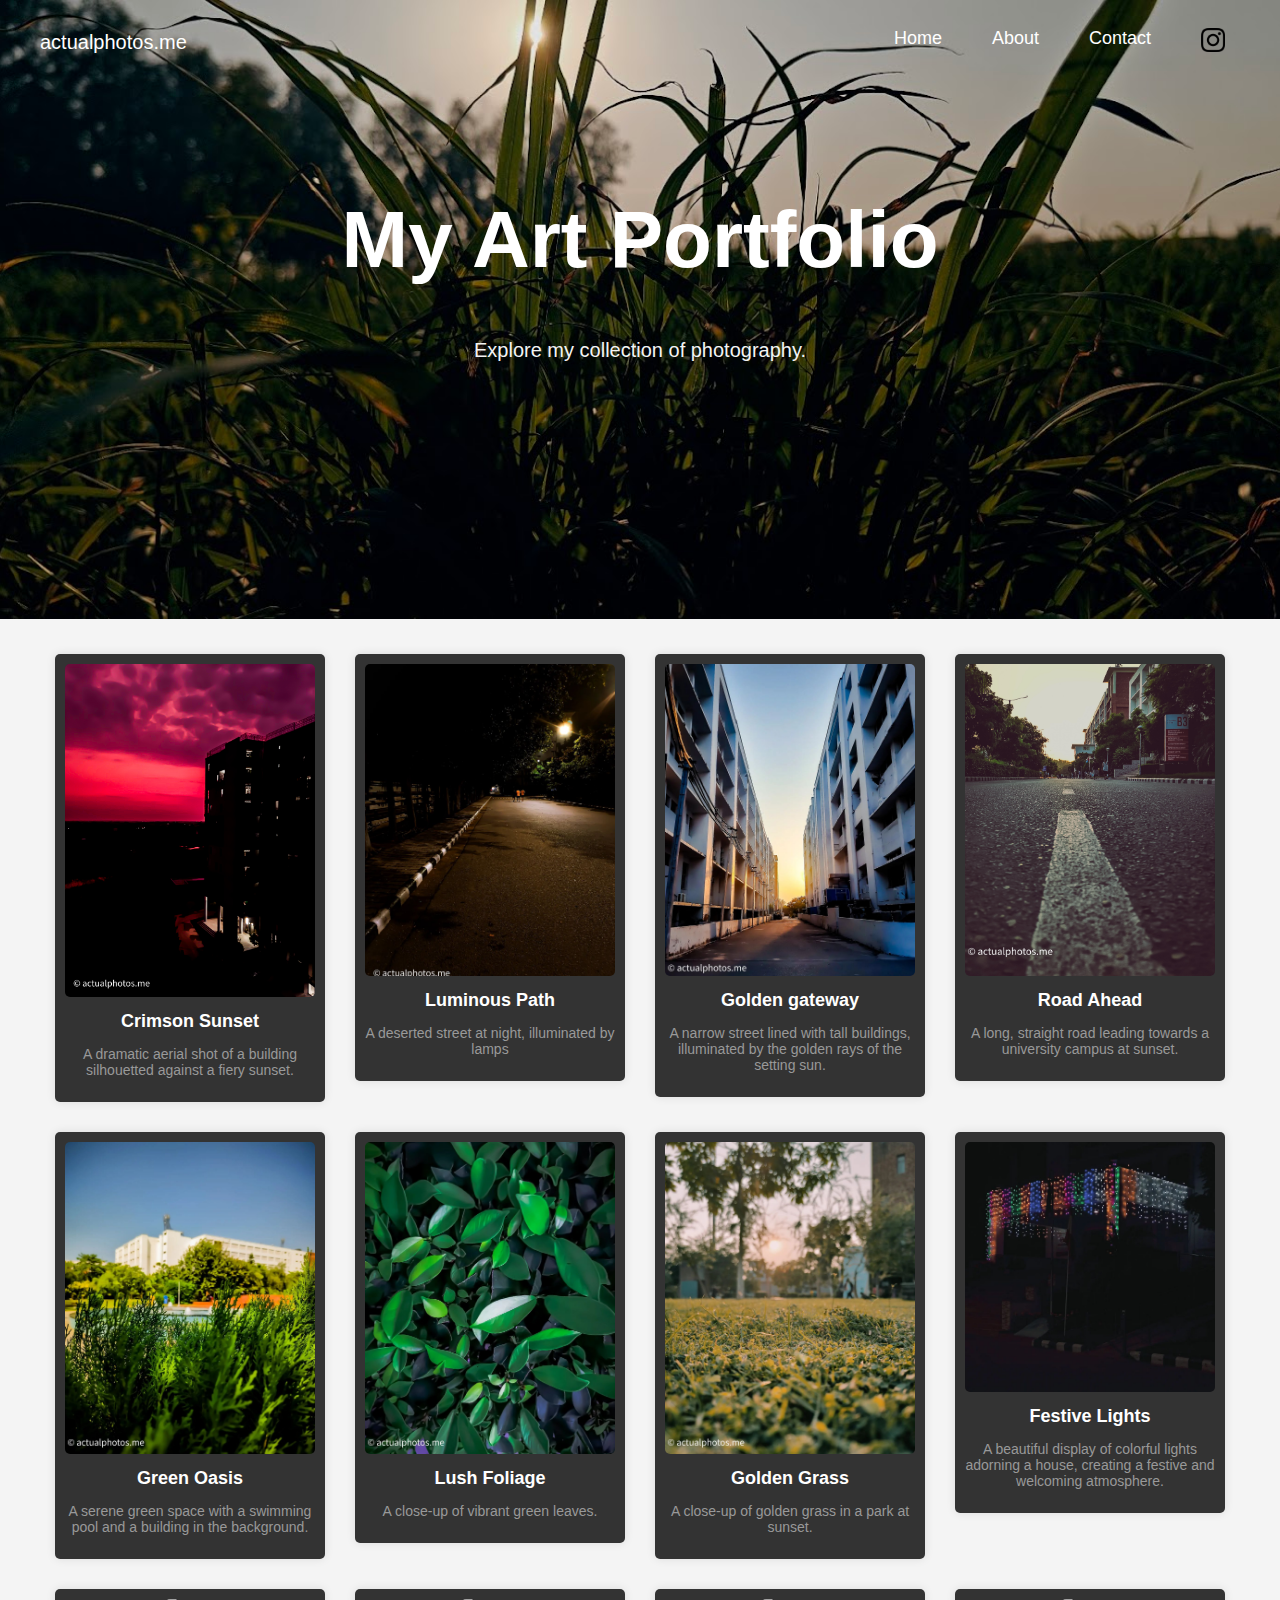
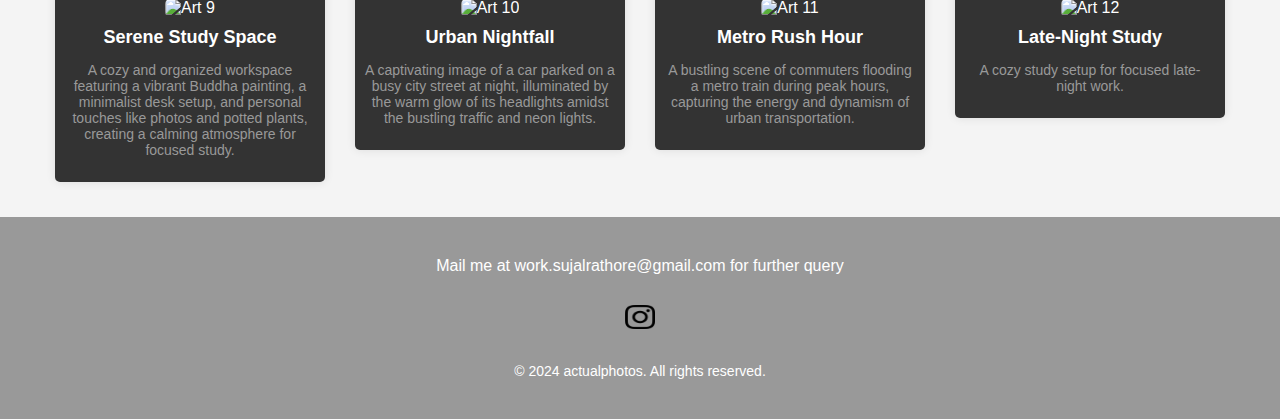
==== index.html @ b7b61715 "Update index.html" ====
<!DOCTYPE html>
<html lang="en">
<head>
    <meta charset="UTF-8">
    <meta name="viewport" content="width=device-width, initial-scale=1.0">
    <title>My Art Portfolio</title>
    <link rel="stylesheet" href="style.css">
</head>
<body>

    <div class="header-container">
        <nav class="navbar">
            <div class="logo">
                <a href="index.html">actualphotos.me</a>
            </div>
            <ul class="nav-links">
                <li><a href="index.html">Home</a></li>
                <li><a href="about.html">About</a></li> 
                <li><a href="contact.html">Contact</a></li>
                <li>
                    <a href="https://www.instagram.com/actualphotos.me" target="_blank">
                        <img src="images/instagram.png" alt="Instagram" class="instagram-icon">
                    </a>
                </li>
            </ul>
        </nav>
    
        <header>
            <h1>My Art Portfolio</h1>
            <p>Explore my collection of photography.</p>
        </header>
    
    </div>
        <div class="portfolio">
            <div class="fade-section">
                <div class="photo-entry">
                    <img class="clickable" src="images/photo1.jpg" alt="Art 1">
                    <h2>Crimson Sunset </h2>
                    <p>A dramatic aerial shot of a building silhouetted against a fiery sunset.</p>
                </div>
            </div>
            <div class="fade-section">
                <div class="photo-entry">
                    <img class="clickable" src="images/photo2.jpg.webp" alt="Art 2">
                    <h2>Luminous Path</h2>
                    <p>A deserted street at night, illuminated by lamps</p>
                </div>
            </div>
            <div class="fade-section">
                <div class="photo-entry">
                    <img class="clickable" src="images/photo3.webp" alt="Art 3">
                    <h2>Golden gateway</h2>
                    <p> A narrow street lined with tall buildings, illuminated by the golden rays of the setting sun.</p>
                </div>
            </div>
            <div class="fade-section">
                <div class="photo-entry">
                    <img class="clickable" src="images/photo4.jpg" alt="Art 4">
                    <h2>Road Ahead</h2>
                    <p>A long, straight road leading towards a university campus at sunset.</p>
                </div>
            </div>
            <div class="fade-section">
                <div class="photo-entry">
                    <img class="clickable" src="images/photo5.webp" alt="Art 5">
                    <h2>Green Oasis</h2>
                    <p>A serene green space with a swimming pool and a building in the background.</p>
                </div>
            </div>
            <div class="fade-section">
                <div class="photo-entry">
                    <img class="clickable" src="images/photo6.webp" alt="Art 6">
                    <h2>Lush Foliage</h2>
                    <p>A close-up of vibrant green leaves.</p>
                </div>
            </div>
            <div class="fade-section">
                <div class="photo-entry">
                    <img class="clickable" src="images/photo7.webp" alt="Art 7">
                    <h2>Golden Grass</h2>
                    <p>A close-up of golden grass in a park at sunset.</p>
                </div>
            </div>
            <div class="fade-section">
                <div class="photo-entry">
                    <img class="clickable" src="images/photo8.webp" alt="Art 8">
                    <h2>Festive Lights</h2>
                    <p>A beautiful display of colorful lights adorning a house, creating a festive and welcoming atmosphere.</p>
                </div>
            </div>
            <div class="fade-section">
                <div class="photo-entry">
                    <img class="clickable" src="images/photo 9.jpg" alt="Art 9">
                    <h2>Serene Study Space</h2>
                    <p>A cozy and organized workspace featuring a vibrant Buddha painting, a minimalist desk setup, and personal touches like photos and potted plants, creating a calming atmosphere for focused study.</p>
                </div>
            </div>
            <div class="fade-section">
                <div class="photo-entry">
                    <img class="clickable" src="images/photo 10.jpg" alt="Art 10">
                    <h2>Urban Nightfall</h2>
                    <p>A captivating image of a car parked on a busy city street at night, illuminated by the warm glow of its headlights amidst the bustling traffic and neon lights.</p>
                </div>
            </div>
            <div class="fade-section">
                <div class="photo-entry">
                    <img class="clickable" src="images/photo 11.jpg" alt="Art 11">
                    <h2>Metro Rush Hour</h2>
                    <p>A bustling scene of commuters flooding a metro train during peak hours, capturing the energy and dynamism of urban transportation.</p>
                </div>
            </div>
            <div class="fade-section">
                <div class="photo-entry">
                    <img class="clickable" src="images/photo 12.jpg" alt="Art 12">
                    <h2>Late-Night Study</h2>
                    <p>A cozy study setup for focused late-night work.</p>
                </div>
            </div>
        </div>
    </div>
    <script src="script.js"></script>

    <footer>
        <div class="mail">
            Mail me at work.sujalrathore@gmail.com for further query
        </div>

        <div class="social-icons">
            <a href="https://www.instagram.com/actualphotos.me" target="_blank">
                <img src="images/instagram.png" alt="Instagram" class="instagram-icon">
            </a>
        </div>
        <div class="copyright">
            &copy; 2024 actualphotos. All rights reserved.
        </div>
    </footer>
</body>
</html>
---- style.css ----
body {
    font-family: Arial, sans-serif;
    margin: 0;
    padding: 0;
    background-color: #f4f4f4;
    color: white;
    background-position: center;
    background-repeat: no-repeat;
    background-size: cover;
}

.header-container {
    background-image: url('images/back1.jpg');
    background-size: cover; 
    background-position: center; 
    color: white; 
    padding: 20px;
    text-align: center;
    
}

header 
{
    height: 480px;
    font-size: 40px; 
}

header h1
{
    padding-top: 75px;
}

.portfolio {
    display: flex; 
    flex-wrap: wrap;
    justify-content: center;
    margin: 20px; 
}

.photo-entry {
    margin: 15px;
    padding: 10px; 
    background-color: #333;
    border-radius: 5px;
    width: 250px; 
    text-align: center;
    box-shadow: 0 0 10px rgba(0, 0, 0, 0.1);
}

.photo-entry img {
    width: 100%;
    border-radius: 5px; 
}


h2 {
    margin: 10px 0 5px; 
    font-size: 18px; 
}

p {
    font-size: 14px;
    color: #999; 
}

header p {
    color: #f4f4f4; 
    font-size: 20px;
}

.navbar {
    overflow: hidden; 
    display: flex; 
    justify-content: space-between;
    align-items: center; 
    padding: 8px 20px;
    position: relative; 
    z-index: 1; 
}

.logo a{
    color: white; 
    font-size: 20px;
    text-decoration: none;
}

.nav-links {
    list-style: none; 
    display: flex; 
    margin: 0;
    padding: 0;
}

.nav-links li {
    margin-left: 20px; 
}

.nav-links a {
    color: white; 
    text-decoration: none;
    font-size: 18px; 
    padding: 15px; 
    transition: color 0.3s ease; 
}

.nav-links a:hover {
    color: #f4f4f4; 
}

.instagram-icon {
    width: 24px; 
    height: 24px; 
}

footer {
    background-color: #999;
    padding: 40px; 
    text-align: center; 
    font-family: Arial, sans-serif;
}

.mail{
    font-family: sans-serif;
    position: center;
}

.social-icons img {
    width: 30px; 
    margin-top: 30px; 
}


.copyright {
    margin-top: 30px;
    font-size: 14px;
    color: white;
}

.photo-entry img {
    width: 100%;
    border-radius: 5px;
    transition: transform 0.3s ease; 
}

.clickable {
    transition: transform 0.3s ease; 
    width: 250px;
}

.enlarged {
    transform: scale(1.8);
    transition: transform 0.3s ease;
    z-index: 10; 
}
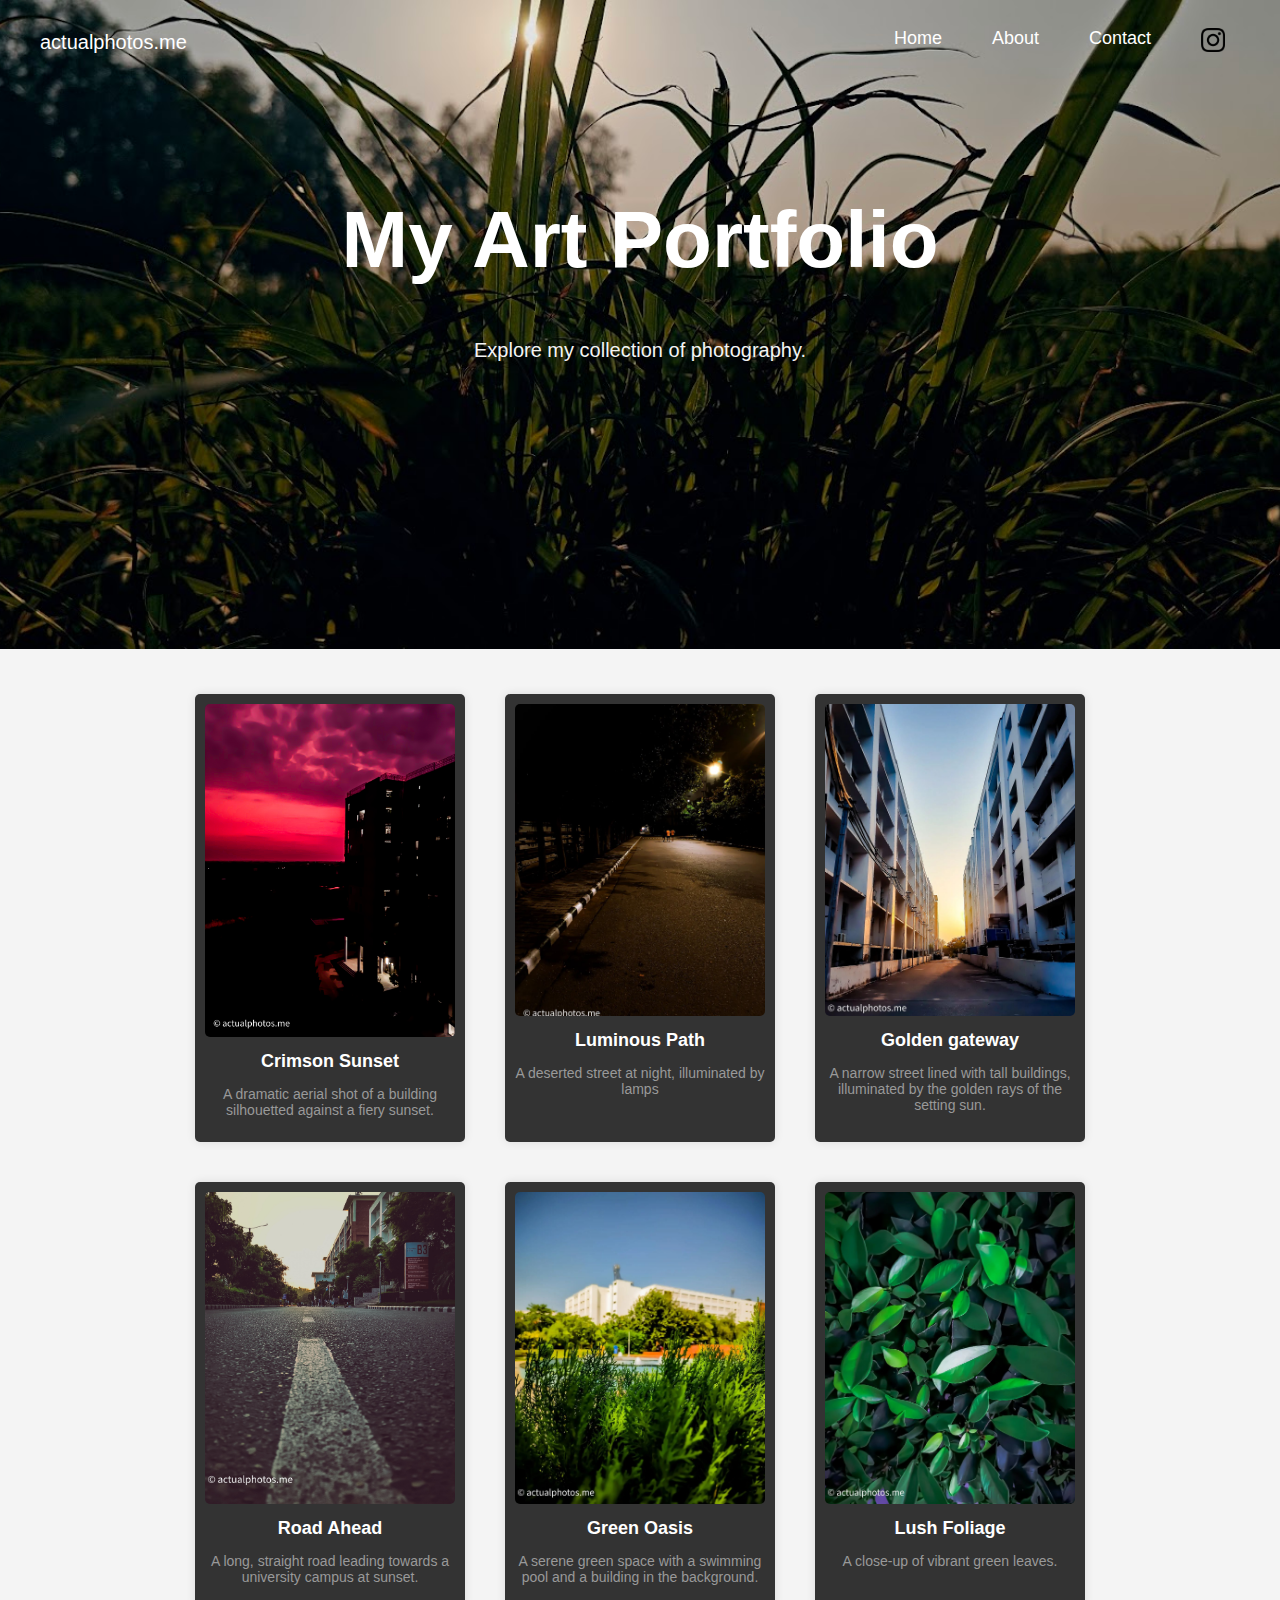
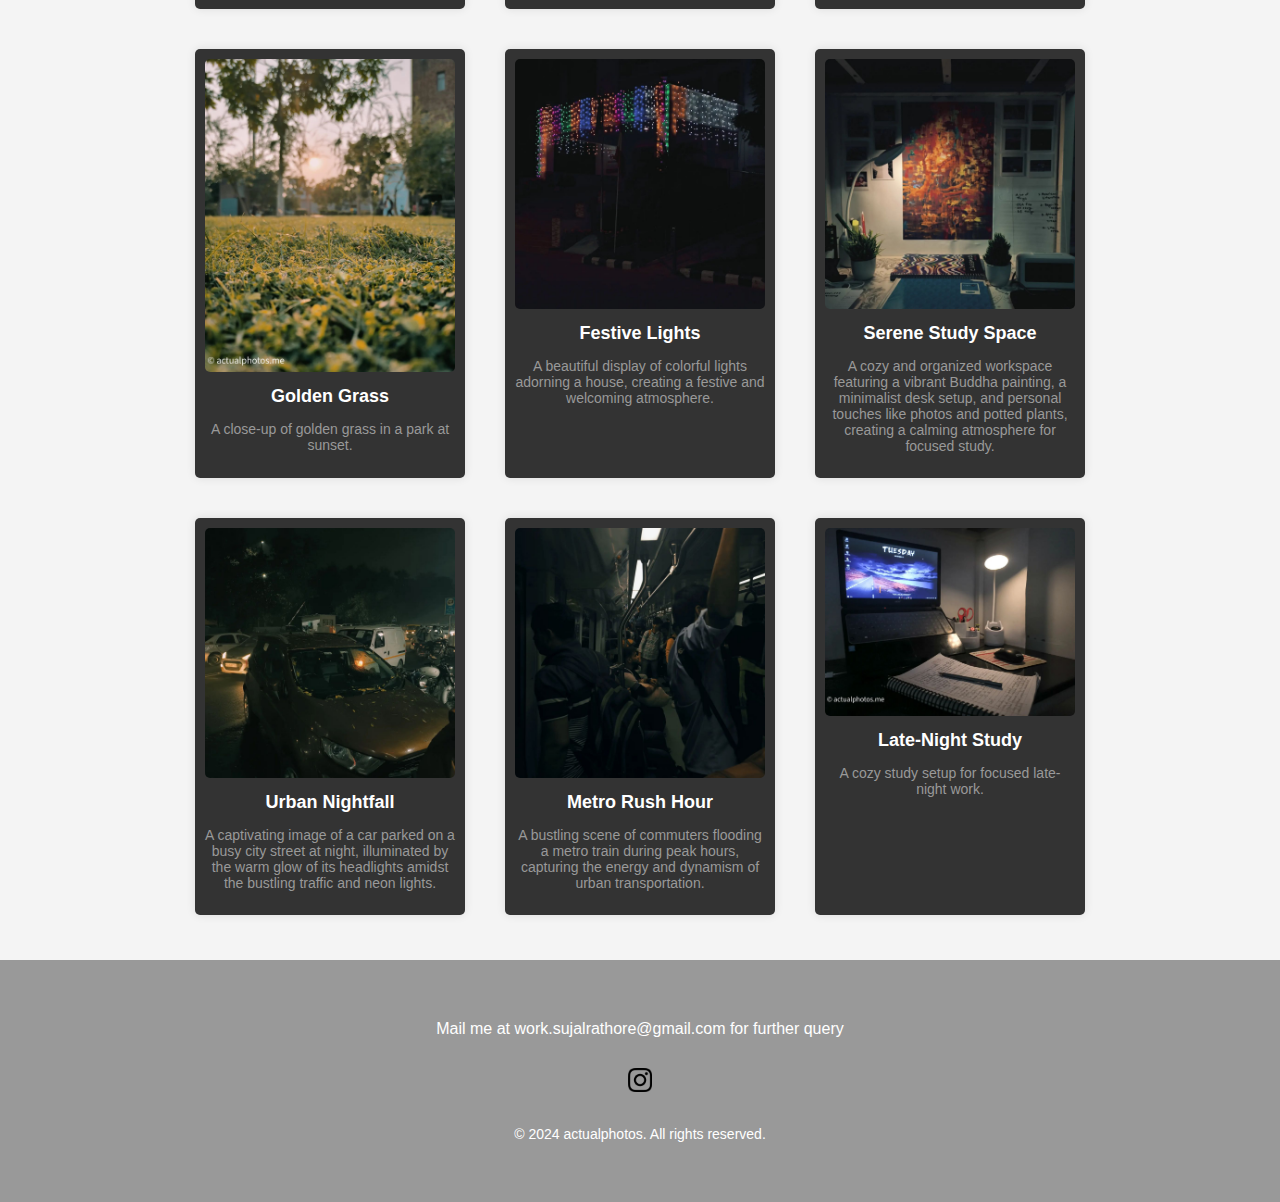
==== commit 5f8f5ffc: "Update index.html" ====
--- a/index.html
+++ b/index.html
@@ -32,90 +32,70 @@
     
     </div>
         <div class="portfolio">
-            <div class="fade-section">
                 <div class="photo-entry">
                     <img class="clickable" src="images/photo1.jpg" alt="Art 1">
                     <h2>Crimson Sunset </h2>
                     <p>A dramatic aerial shot of a building silhouetted against a fiery sunset.</p>
                 </div>
-            </div>
-            <div class="fade-section">
                 <div class="photo-entry">
                     <img class="clickable" src="images/photo2.jpg.webp" alt="Art 2">
                     <h2>Luminous Path</h2>
                     <p>A deserted street at night, illuminated by lamps</p>
                 </div>
-            </div>
-            <div class="fade-section">
                 <div class="photo-entry">
                     <img class="clickable" src="images/photo3.webp" alt="Art 3">
                     <h2>Golden gateway</h2>
                     <p> A narrow street lined with tall buildings, illuminated by the golden rays of the setting sun.</p>
                 </div>
-            </div>
-            <div class="fade-section">
+    
                 <div class="photo-entry">
                     <img class="clickable" src="images/photo4.jpg" alt="Art 4">
                     <h2>Road Ahead</h2>
                     <p>A long, straight road leading towards a university campus at sunset.</p>
                 </div>
-            </div>
-            <div class="fade-section">
                 <div class="photo-entry">
                     <img class="clickable" src="images/photo5.webp" alt="Art 5">
                     <h2>Green Oasis</h2>
                     <p>A serene green space with a swimming pool and a building in the background.</p>
                 </div>
-            </div>
-            <div class="fade-section">
                 <div class="photo-entry">
                     <img class="clickable" src="images/photo6.webp" alt="Art 6">
                     <h2>Lush Foliage</h2>
                     <p>A close-up of vibrant green leaves.</p>
                 </div>
-            </div>
-            <div class="fade-section">
                 <div class="photo-entry">
                     <img class="clickable" src="images/photo7.webp" alt="Art 7">
                     <h2>Golden Grass</h2>
                     <p>A close-up of golden grass in a park at sunset.</p>
                 </div>
-            </div>
-            <div class="fade-section">
                 <div class="photo-entry">
                     <img class="clickable" src="images/photo8.webp" alt="Art 8">
                     <h2>Festive Lights</h2>
                     <p>A beautiful display of colorful lights adorning a house, creating a festive and welcoming atmosphere.</p>
                 </div>
-            </div>
-            <div class="fade-section">
                 <div class="photo-entry">
                     <img class="clickable" src="images/photo 9.jpg" alt="Art 9">
                     <h2>Serene Study Space</h2>
                     <p>A cozy and organized workspace featuring a vibrant Buddha painting, a minimalist desk setup, and personal touches like photos and potted plants, creating a calming atmosphere for focused study.</p>
                 </div>
-            </div>
-            <div class="fade-section">
+            
                 <div class="photo-entry">
                     <img class="clickable" src="images/photo 10.jpg" alt="Art 10">
                     <h2>Urban Nightfall</h2>
                     <p>A captivating image of a car parked on a busy city street at night, illuminated by the warm glow of its headlights amidst the bustling traffic and neon lights.</p>
                 </div>
-            </div>
-            <div class="fade-section">
+            
                 <div class="photo-entry">
                     <img class="clickable" src="images/photo 11.jpg" alt="Art 11">
                     <h2>Metro Rush Hour</h2>
                     <p>A bustling scene of commuters flooding a metro train during peak hours, capturing the energy and dynamism of urban transportation.</p>
                 </div>
-            </div>
-            <div class="fade-section">
+            
                 <div class="photo-entry">
                     <img class="clickable" src="images/photo 12.jpg" alt="Art 12">
                     <h2>Late-Night Study</h2>
                     <p>A cozy study setup for focused late-night work.</p>
                 </div>
-            </div>
         </div>
     </div>
     <script src="script.js"></script>
--- a/style.css
+++ b/style.css
@@ -1,3 +1,4 @@
+/* General body styling */
 body {
     font-family: Arial, sans-serif;
     margin: 0;
@@ -16,6 +17,7 @@
     color: white; 
     padding: 20px;
     text-align: center;
+    padding-bottom: 50px;
     
 }
 
@@ -34,11 +36,11 @@
     display: flex; 
     flex-wrap: wrap;
     justify-content: center;
-    margin: 20px; 
+    margin: 25px; 
 }
 
 .photo-entry {
-    margin: 15px;
+    margin: 20px;
     padding: 10px; 
     background-color: #333;
     border-radius: 5px;
@@ -114,18 +116,16 @@
 
 footer {
     background-color: #999;
-    padding: 40px; 
+    padding: 60px; 
     text-align: center; 
     font-family: Arial, sans-serif;
 }
 
 .mail{
     font-family: sans-serif;
-    position: center;
 }
 
 .social-icons img {
-    width: 30px; 
     margin-top: 30px; 
 }
 
@@ -148,7 +148,45 @@
 }
 
 .enlarged {
-    transform: scale(1.8);
+    transform: scale(1.6);
     transition: transform 0.3s ease;
     z-index: 10; 
 }
+
+.content {
+    padding: 60px 20px; 
+    min-height: 2000px; 
+}
+
+.fade-section {
+    opacity: 0;
+    transition: opacity 01s ease;
+}
+
+.content-row {
+    display: flex;
+    justify-content: space-between;
+    margin-bottom: 20px;
+}
+
+.content-item {
+    flex: 1;
+    background-color: lightgrey;
+    padding: 20px;
+    margin: 10px;
+    text-align: center;
+    border-radius: 5px;
+    opacity: 0; 
+    transform: scale(0.8);
+    transition: opacity 3s ease, transform 3s ease; 
+}
+
+@media (max-width: 768px) {
+    .content-row {
+        flex-direction: column;
+    }
+
+    .content-item {
+        margin: 10px 0;
+    }
+}
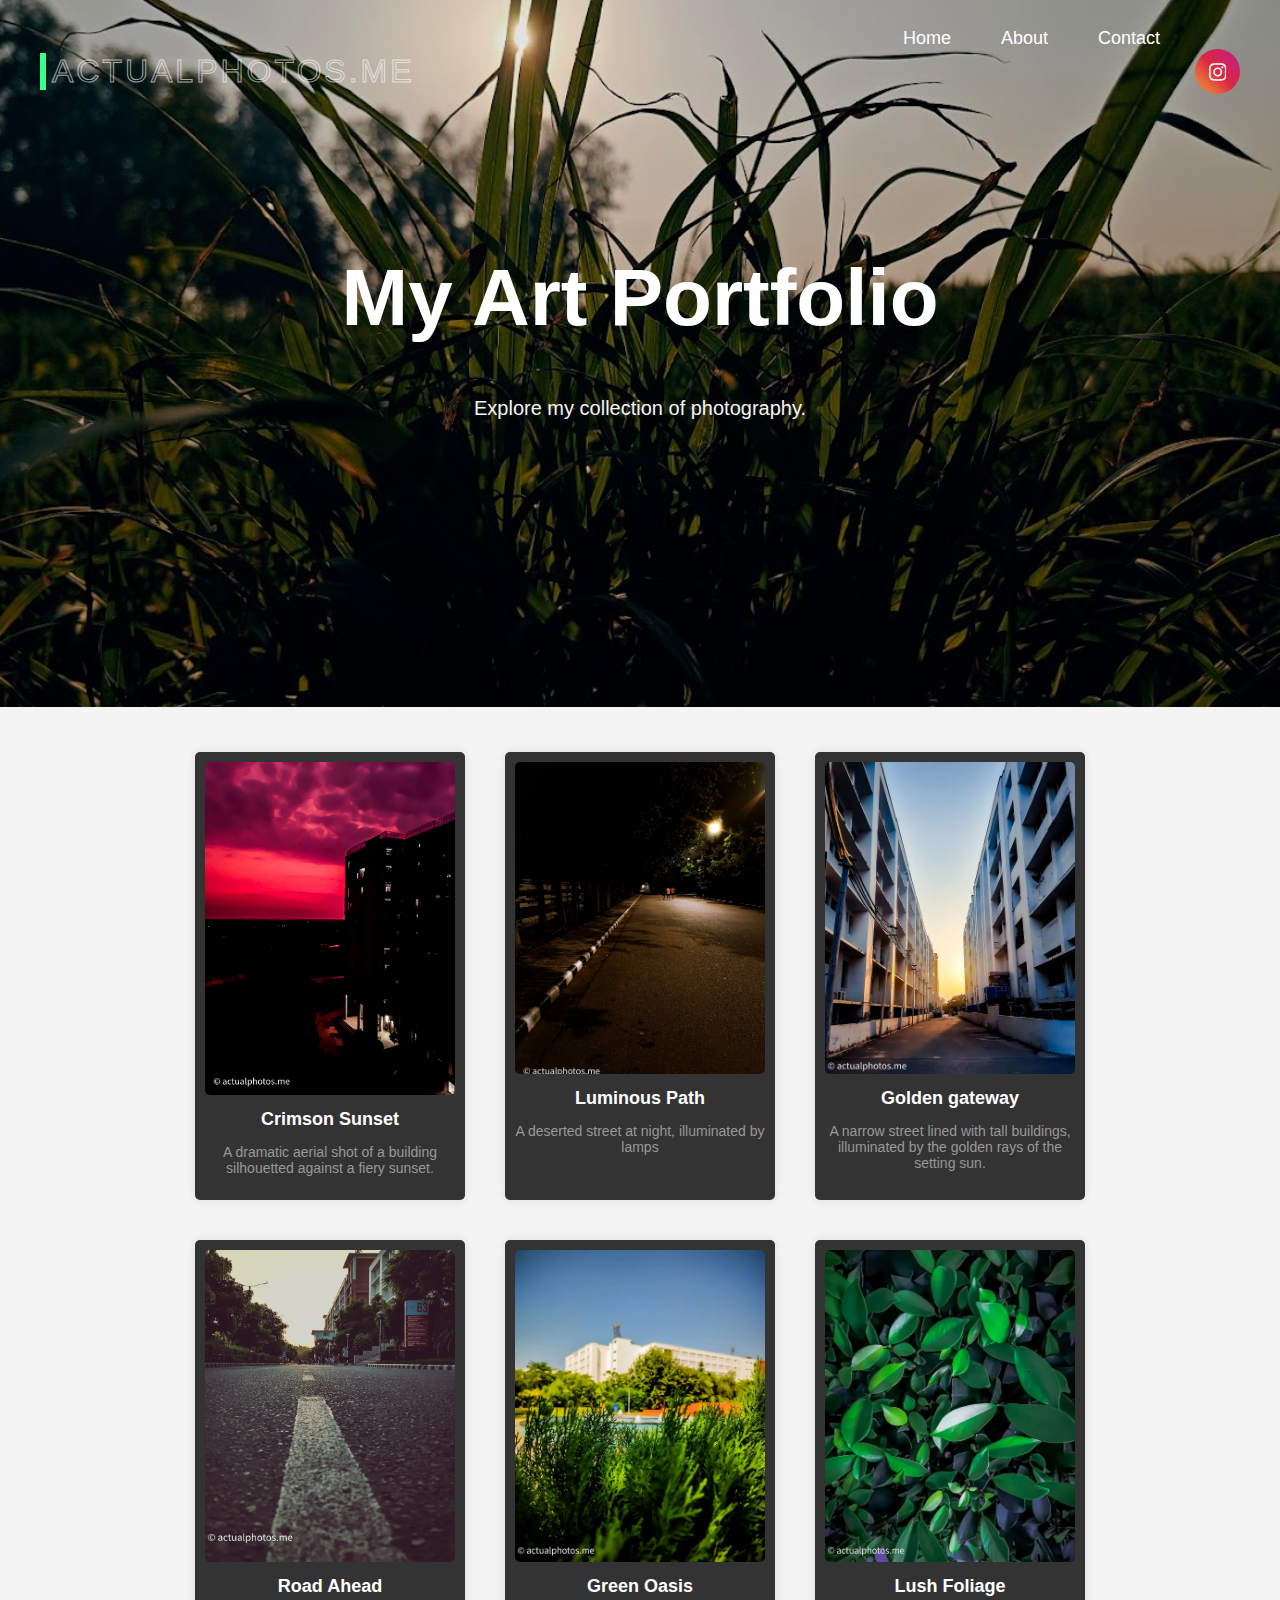
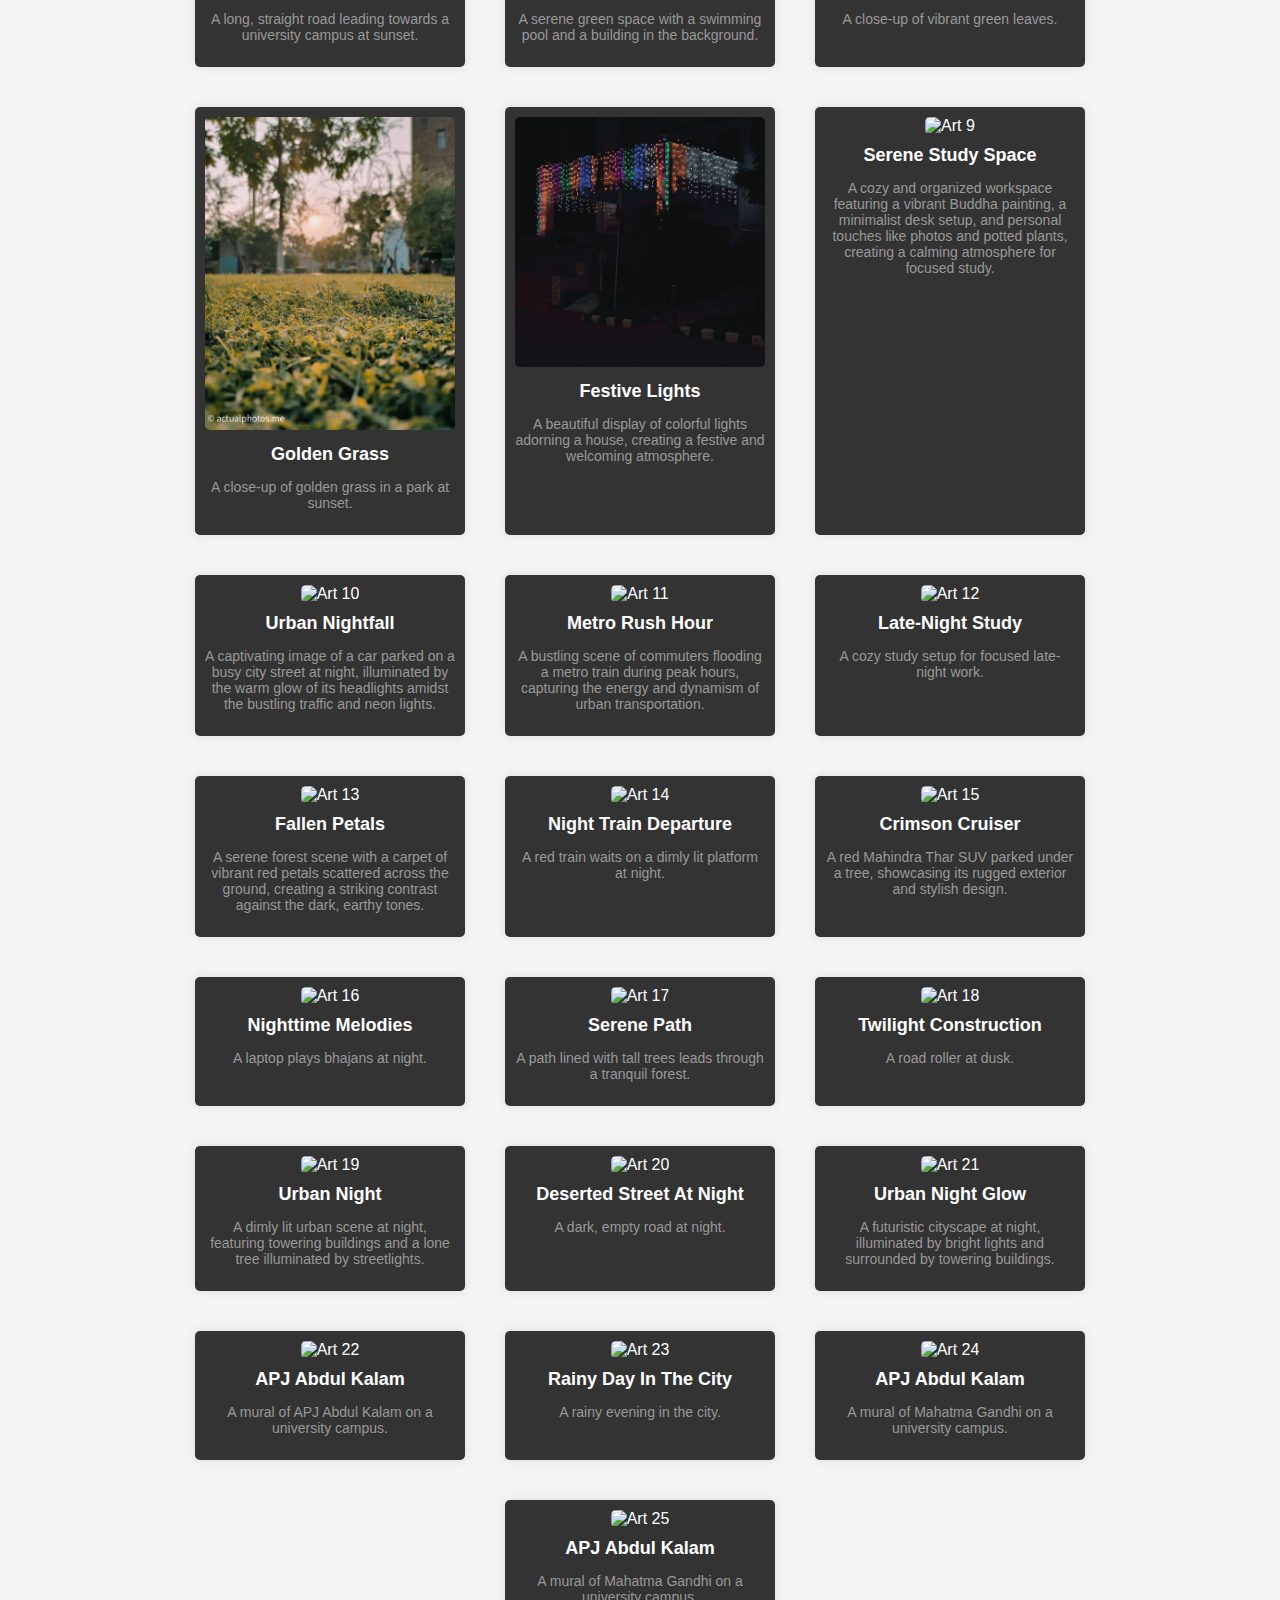
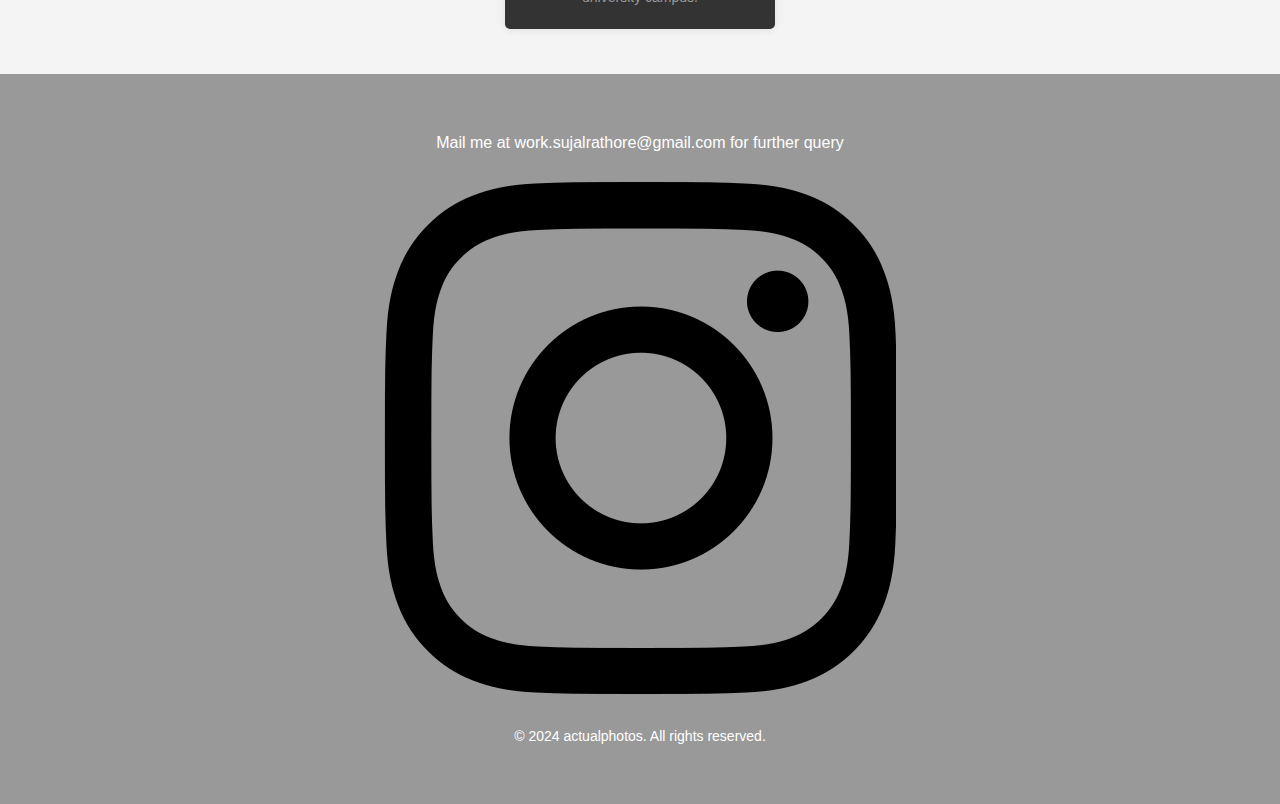
==== commit ef2b245e: "Adding new files" ====
--- a/index.html
+++ b/index.html
@@ -1,118 +1,201 @@
-<!DOCTYPE html>
-<html lang="en">
-<head>
-    <meta charset="UTF-8">
-    <meta name="viewport" content="width=device-width, initial-scale=1.0">
-    <title>My Art Portfolio</title>
-    <link rel="stylesheet" href="style.css">
-</head>
-<body>
-
-    <div class="header-container">
-        <nav class="navbar">
-            <div class="logo">
-                <a href="index.html">actualphotos.me</a>
-            </div>
-            <ul class="nav-links">
-                <li><a href="index.html">Home</a></li>
-                <li><a href="about.html">About</a></li> 
-                <li><a href="contact.html">Contact</a></li>
-                <li>
-                    <a href="https://www.instagram.com/actualphotos.me" target="_blank">
-                        <img src="images/instagram.png" alt="Instagram" class="instagram-icon">
-                    </a>
-                </li>
-            </ul>
-        </nav>
-    
-        <header>
-            <h1>My Art Portfolio</h1>
-            <p>Explore my collection of photography.</p>
-        </header>
-    
-    </div>
-        <div class="portfolio">
-                <div class="photo-entry">
-                    <img class="clickable" src="images/photo1.jpg" alt="Art 1">
-                    <h2>Crimson Sunset </h2>
-                    <p>A dramatic aerial shot of a building silhouetted against a fiery sunset.</p>
-                </div>
-                <div class="photo-entry">
-                    <img class="clickable" src="images/photo2.jpg.webp" alt="Art 2">
-                    <h2>Luminous Path</h2>
-                    <p>A deserted street at night, illuminated by lamps</p>
-                </div>
-                <div class="photo-entry">
-                    <img class="clickable" src="images/photo3.webp" alt="Art 3">
-                    <h2>Golden gateway</h2>
-                    <p> A narrow street lined with tall buildings, illuminated by the golden rays of the setting sun.</p>
-                </div>
-    
-                <div class="photo-entry">
-                    <img class="clickable" src="images/photo4.jpg" alt="Art 4">
-                    <h2>Road Ahead</h2>
-                    <p>A long, straight road leading towards a university campus at sunset.</p>
-                </div>
-                <div class="photo-entry">
-                    <img class="clickable" src="images/photo5.webp" alt="Art 5">
-                    <h2>Green Oasis</h2>
-                    <p>A serene green space with a swimming pool and a building in the background.</p>
-                </div>
-                <div class="photo-entry">
-                    <img class="clickable" src="images/photo6.webp" alt="Art 6">
-                    <h2>Lush Foliage</h2>
-                    <p>A close-up of vibrant green leaves.</p>
-                </div>
-                <div class="photo-entry">
-                    <img class="clickable" src="images/photo7.webp" alt="Art 7">
-                    <h2>Golden Grass</h2>
-                    <p>A close-up of golden grass in a park at sunset.</p>
-                </div>
-                <div class="photo-entry">
-                    <img class="clickable" src="images/photo8.webp" alt="Art 8">
-                    <h2>Festive Lights</h2>
-                    <p>A beautiful display of colorful lights adorning a house, creating a festive and welcoming atmosphere.</p>
-                </div>
-                <div class="photo-entry">
-                    <img class="clickable" src="images/photo 9.jpg" alt="Art 9">
-                    <h2>Serene Study Space</h2>
-                    <p>A cozy and organized workspace featuring a vibrant Buddha painting, a minimalist desk setup, and personal touches like photos and potted plants, creating a calming atmosphere for focused study.</p>
-                </div>
-            
-                <div class="photo-entry">
-                    <img class="clickable" src="images/photo 10.jpg" alt="Art 10">
-                    <h2>Urban Nightfall</h2>
-                    <p>A captivating image of a car parked on a busy city street at night, illuminated by the warm glow of its headlights amidst the bustling traffic and neon lights.</p>
-                </div>
-            
-                <div class="photo-entry">
-                    <img class="clickable" src="images/photo 11.jpg" alt="Art 11">
-                    <h2>Metro Rush Hour</h2>
-                    <p>A bustling scene of commuters flooding a metro train during peak hours, capturing the energy and dynamism of urban transportation.</p>
-                </div>
-            
-                <div class="photo-entry">
-                    <img class="clickable" src="images/photo 12.jpg" alt="Art 12">
-                    <h2>Late-Night Study</h2>
-                    <p>A cozy study setup for focused late-night work.</p>
-                </div>
-        </div>
-    </div>
-    <script src="script.js"></script>
-
-    <footer>
-        <div class="mail">
-            Mail me at work.sujalrathore@gmail.com for further query
-        </div>
-
-        <div class="social-icons">
-            <a href="https://www.instagram.com/actualphotos.me" target="_blank">
-                <img src="images/instagram.png" alt="Instagram" class="instagram-icon">
-            </a>
-        </div>
-        <div class="copyright">
-            &copy; 2024 actualphotos. All rights reserved.
-        </div>
-    </footer>
-</body>
-</html>
+<!DOCTYPE html>
+<html lang="en">
+<head>
+    <meta charset="UTF-8">
+    <meta name="viewport" content="width=device-width, initial-scale=1.0">
+    <title>My Art Portfolio</title>
+    <link rel="stylesheet" href="style.css">
+</head>
+<body>
+
+    <div class="header-container">
+        <nav class="navbar">
+            <div class="logo">
+                <button class="button" data-text="Awesome">
+                    <span class="actual-text">&nbsp;actualphotos.me&nbsp;</span>
+                    <span aria-hidden="true" class="hover-text">&nbsp;actualphotos.me&nbsp;</span>
+                </button>
+            </div>
+            <ul class="nav-links">
+                <li><a href="index.html">Home</a></li>
+                <li><a href="about.html">About</a></li> 
+                <li><a href="contact.html">Contact</a></li>
+                <li>
+                    <a href="https://www.instagram.com/actualphotos.me" target="_blank"> 
+                        <button class="Btn">
+                        <svg xmlns="http://www.w3.org/2000/svg" height="1.5em" viewBox="0 0 448 512" class="svgIcon"><path d="M224.1 141c-63.6 0-114.9 51.3-114.9 114.9s51.3 114.9 114.9 114.9S339 319.5 339 255.9 287.7 141 224.1 141zm0 189.6c-41.1 0-74.7-33.5-74.7-74.7s33.5-74.7 74.7-74.7 74.7 33.5 74.7 74.7-33.6 74.7-74.7 74.7zm146.4-194.3c0 14.9-12 26.8-26.8 26.8-14.9 0-26.8-12-26.8-26.8s12-26.8 26.8-26.8 26.8 12 26.8 26.8zm76.1 27.2c-1.7-35.9-9.9-67.7-36.2-93.9-26.2-26.2-58-34.4-93.9-36.2-37-2.1-147.9-2.1-184.9 0-35.8 1.7-67.6 9.9-93.9 36.1s-34.4 58-36.2 93.9c-2.1 37-2.1 147.9 0 184.9 1.7 35.9 9.9 67.7 36.2 93.9s58 34.4 93.9 36.2c37 2.1 147.9 2.1 184.9 0 35.9-1.7 67.7-9.9 93.9-36.2 26.2-26.2 34.4-58 36.2-93.9 2.1-37 2.1-147.8 0-184.8zM398.8 388c-7.8 19.6-22.9 34.7-42.6 42.6-29.5 11.7-99.5 9-132.1 9s-102.7 2.6-132.1-9c-19.6-7.8-34.7-22.9-42.6-42.6-11.7-29.5-9-99.5-9-132.1s-2.6-102.7 9-132.1c7.8-19.6 22.9-34.7 42.6-42.6 29.5-11.7 99.5-9 132.1-9s102.7-2.6 132.1 9c19.6 7.8 34.7 22.9 42.6 42.6 11.7 29.5 9 99.5 9 132.1s2.7 102.7-9 132.1z"></path></svg>
+                        <span class="text">Instagram</span>
+                        </button>
+                    </a>
+                </li>
+            </ul>
+        </nav>
+    
+        <header>
+            <h1>My Art Portfolio</h1>
+            <p>Explore my collection of photography.</p>
+        </header>
+    
+    </div>
+        <div class="portfolio">
+                <div class="photo-entry">
+                    <img class="clickable" src="images/Photos/photo 1.jpg" alt="Art 1">
+                    <h2>Crimson Sunset </h2>
+                    <p>A dramatic aerial shot of a building silhouetted against a fiery sunset.</p>
+                </div>
+                <div class="photo-entry">
+                    <img class="clickable" src="images/Photos/photo 2.webp" alt="Art 2">
+                    <h2>Luminous Path</h2>
+                    <p>A deserted street at night, illuminated by lamps</p>
+                </div>
+                <div class="photo-entry">
+                    <img class="clickable" src="images/Photos/photo 3.webp" alt="Art 3">
+                    <h2>Golden gateway</h2>
+                    <p> A narrow street lined with tall buildings, illuminated by the golden rays of the setting sun.</p>
+                </div>
+    
+                <div class="photo-entry">
+                    <img class="clickable" src="images/Photos/photo 4.jpg" alt="Art 4">
+                    <h2>Road Ahead</h2>
+                    <p>A long, straight road leading towards a university campus at sunset.</p>
+                </div>
+                <div class="photo-entry">
+                    <img class="clickable" src="images/Photos/photo 5.webp" alt="Art 5">
+                    <h2>Green Oasis</h2>
+                    <p>A serene green space with a swimming pool and a building in the background.</p>
+                </div>
+                <div class="photo-entry">
+                    <img class="clickable" src="images/Photos/photo 6.webp" alt="Art 6">
+                    <h2>Lush Foliage</h2>
+                    <p>A close-up of vibrant green leaves.</p>
+                </div>
+                <div class="photo-entry">
+                    <img class="clickable" src="images/Photos/photo 7.webp" alt="Art 7">
+                    <h2>Golden Grass</h2>
+                    <p>A close-up of golden grass in a park at sunset.</p>
+                </div>
+                <div class="photo-entry">
+                    <img class="clickable" src="images/Photos/photo 8.webp" alt="Art 8">
+                    <h2>Festive Lights</h2>
+                    <p>A beautiful display of colorful lights adorning a house, creating a festive and welcoming atmosphere.</p>
+                </div>
+                <div class="photo-entry">
+                    <img class="clickable" src="images/Photos/photo 9.jpg 9.jpg" alt="Art 9">
+                    <h2>Serene Study Space</h2>
+                    <p>A cozy and organized workspace featuring a vibrant Buddha painting, a minimalist desk setup, and personal touches like photos and potted plants, creating a calming atmosphere for focused study.</p>
+                </div>
+            
+                <div class="photo-entry">
+                    <img class="clickable" src="images/Photos/photo 10.jpg 10.jpg" alt="Art 10">
+                    <h2>Urban Nightfall</h2>
+                    <p>A captivating image of a car parked on a busy city street at night, illuminated by the warm glow of its headlights amidst the bustling traffic and neon lights.</p>
+                </div>
+            
+                <div class="photo-entry">
+                    <img class="clickable" src="images/Photos/photo 11.jpg 11.jpg" alt="Art 11">
+                    <h2>Metro Rush Hour</h2>
+                    <p>A bustling scene of commuters flooding a metro train during peak hours, capturing the energy and dynamism of urban transportation.</p>
+                </div>
+            
+                <div class="photo-entry">
+                    <img class="clickable" src="images/Photos/photo 12.jpg 12.jpg" alt="Art 12">
+                    <h2>Late-Night Study</h2>
+                    <p>A cozy study setup for focused late-night work.</p>
+                </div>
+
+                <div class="photo-entry">
+                    <img class="clickable" src="images/Photos/photo 13.jpg 13.jpg" alt="Art 13">
+                    <h2>Fallen Petals</h2>
+                    <p>A serene forest scene with a carpet of vibrant red petals scattered across the ground, creating a striking contrast against the dark, earthy tones.</p>
+                </div>
+
+                <div class="photo-entry">
+                    <img class="clickable" src="images/Photos/photo 14.jpg 14.jpg" alt="Art 14">
+                    <h2>Night Train Departure</h2>
+                    <p>A red train waits on a dimly lit platform at night.</p>
+                </div>
+
+                <div class="photo-entry">
+                    <img class="clickable" src="images/Photos/photo 15.jpg 15.jpg" alt="Art 15">
+                    <h2>Crimson Cruiser</h2>
+                    <p>A red Mahindra Thar SUV parked under a tree, showcasing its rugged exterior and stylish design.</p>
+                </div>
+
+                <div class="photo-entry">
+                    <img class="clickable" src="images/Photos/photo 16.jpg 16.jpg" alt="Art 16">
+                    <h2>Nighttime Melodies</h2>
+                    <p>A laptop plays bhajans at night.</p>
+                </div>   
+
+                <div class="photo-entry">
+                    <img class="clickable" src="images/Photos/photo 17.jpg 17.jpg" alt="Art 17">
+                    <h2>Serene Path</h2>
+                    <p>A path lined with tall trees leads through a tranquil forest.</p>
+                </div>
+
+                <div class="photo-entry">
+                    <img class="clickable" src="images/Photos/photo 18.jpg 18.jpg" alt="Art 18">
+                    <h2>Twilight Construction</h2>
+                    <p>A road roller at dusk.</p>
+                </div>
+             
+                <div class="photo-entry">
+                    <img class="clickable" src="images/Photos/photo 19.jpg 19.jpg" alt="Art 19">
+                    <h2>Urban Night</h2>
+                    <p>A dimly lit urban scene at night, featuring towering buildings and a lone tree illuminated by streetlights.</p>
+                </div>   
+
+                <div class="photo-entry">
+                    <img class="clickable" src="images/Photos/photo 20.jpg 20.jpg" alt="Art 20">
+                    <h2>Deserted Street At Night</h2>
+                    <p>A dark, empty road at night.</p>
+                </div>
+        
+                <div class="photo-entry">
+                    <img class="clickable" src="images/Photos/photo 21.jpg 21.jpg" alt="Art 21">
+                    <h2>Urban Night Glow</h2>
+                    <p>A futuristic cityscape at night, illuminated by bright lights and surrounded by towering buildings.</p>
+                </div>
+
+                <div class="photo-entry">
+                    <img class="clickable" src="images/Photos/photo 22.jpg 22.jpg" alt="Art 22">
+                    <h2>APJ Abdul Kalam</h2>
+                    <p>A mural of APJ Abdul Kalam on a university campus.</p>
+                </div>
+
+                <div class="photo-entry">
+                    <img class="clickable" src="images/Photos/photo 23.jpg 23.jpg" alt="Art 23">
+                    <h2>Rainy Day In The City</h2>
+                    <p>A rainy evening in the city.</p>
+                </div>
+
+                <div class="photo-entry">
+                    <img class="clickable" src="images/Photos/photo 24.jpg 22.jpg" alt="Art 24">
+                    <h2>APJ Abdul Kalam</h2>
+                    <p>A mural of Mahatma Gandhi on a university campus.</p>
+                </div>
+
+                <div class="photo-entry">
+                    <img class="clickable" src="images/Photos/ 22.jpg" alt="Art 25">
+                    <h2>APJ Abdul Kalam</h2>
+                    <p>A mural of Mahatma Gandhi on a university campus.</p>
+                </div>
+        </div>
+    </div>
+    <script src="script.js"></script>
+
+    <footer>
+        <div class="mail">
+            Mail me at work.sujalrathore@gmail.com for further query
+        </div>
+
+        <div class="social-icons">
+            <a href="https://www.instagram.com/actualphotos.me" target="_blank">
+                <img src="images/instagram.png" alt="Instagram" class="instagram-icon">
+            </a>
+        </div>
+        <div class="copyright">
+            &copy; 2024 actualphotos. All rights reserved.
+        </div>
+    </footer>
+</body>--- a/style.css
+++ b/style.css
@@ -1,192 +1,250 @@
-/* General body styling */
-body {
-    font-family: Arial, sans-serif;
-    margin: 0;
-    padding: 0;
-    background-color: #f4f4f4;
-    color: white;
-    background-position: center;
-    background-repeat: no-repeat;
-    background-size: cover;
-}
-
-.header-container {
-    background-image: url('images/back1.jpg');
-    background-size: cover; 
-    background-position: center; 
-    color: white; 
-    padding: 20px;
-    text-align: center;
-    padding-bottom: 50px;
-    
-}
-
-header 
-{
-    height: 480px;
-    font-size: 40px; 
-}
-
-header h1
-{
-    padding-top: 75px;
-}
-
-.portfolio {
-    display: flex; 
-    flex-wrap: wrap;
-    justify-content: center;
-    margin: 25px; 
-}
-
-.photo-entry {
-    margin: 20px;
-    padding: 10px; 
-    background-color: #333;
-    border-radius: 5px;
-    width: 250px; 
-    text-align: center;
-    box-shadow: 0 0 10px rgba(0, 0, 0, 0.1);
-}
-
-.photo-entry img {
-    width: 100%;
-    border-radius: 5px; 
-}
-
-
-h2 {
-    margin: 10px 0 5px; 
-    font-size: 18px; 
-}
-
-p {
-    font-size: 14px;
-    color: #999; 
-}
-
-header p {
-    color: #f4f4f4; 
-    font-size: 20px;
-}
-
-.navbar {
-    overflow: hidden; 
-    display: flex; 
-    justify-content: space-between;
-    align-items: center; 
-    padding: 8px 20px;
-    position: relative; 
-    z-index: 1; 
-}
-
-.logo a{
-    color: white; 
-    font-size: 20px;
-    text-decoration: none;
-}
-
-.nav-links {
-    list-style: none; 
-    display: flex; 
-    margin: 0;
-    padding: 0;
-}
-
-.nav-links li {
-    margin-left: 20px; 
-}
-
-.nav-links a {
-    color: white; 
-    text-decoration: none;
-    font-size: 18px; 
-    padding: 15px; 
-    transition: color 0.3s ease; 
-}
-
-.nav-links a:hover {
-    color: #f4f4f4; 
-}
-
-.instagram-icon {
-    width: 24px; 
-    height: 24px; 
-}
-
-footer {
-    background-color: #999;
-    padding: 60px; 
-    text-align: center; 
-    font-family: Arial, sans-serif;
-}
-
-.mail{
-    font-family: sans-serif;
-}
-
-.social-icons img {
-    margin-top: 30px; 
-}
-
-
-.copyright {
-    margin-top: 30px;
-    font-size: 14px;
-    color: white;
-}
-
-.photo-entry img {
-    width: 100%;
-    border-radius: 5px;
-    transition: transform 0.3s ease; 
-}
-
-.clickable {
-    transition: transform 0.3s ease; 
-    width: 250px;
-}
-
-.enlarged {
-    transform: scale(1.6);
-    transition: transform 0.3s ease;
-    z-index: 10; 
-}
-
-.content {
-    padding: 60px 20px; 
-    min-height: 2000px; 
-}
-
-.fade-section {
-    opacity: 0;
-    transition: opacity 01s ease;
-}
-
-.content-row {
-    display: flex;
-    justify-content: space-between;
-    margin-bottom: 20px;
-}
-
-.content-item {
-    flex: 1;
-    background-color: lightgrey;
-    padding: 20px;
-    margin: 10px;
-    text-align: center;
-    border-radius: 5px;
-    opacity: 0; 
-    transform: scale(0.8);
-    transition: opacity 3s ease, transform 3s ease; 
-}
-
-@media (max-width: 768px) {
-    .content-row {
-        flex-direction: column;
-    }
-
-    .content-item {
-        margin: 10px 0;
-    }
-}
+body {
+    font-family: Arial, sans-serif;
+    margin: 0;
+    padding: 0;
+    background-color: #f4f4f4;
+    color: white;
+    background-position: center;
+    background-repeat: no-repeat;
+    background-size: cover;
+}
+
+.button {
+    margin: 0;
+    height: auto;
+    background: transparent;
+    padding: 0;
+    border: none;
+    cursor: pointer;
+  }
+  
+  .button {
+    --border-right: 6px;
+    --text-stroke-color: rgba(255,255,255,0.6);
+    --animation-color: #37FF8B;
+    --fs-size: 2em;
+    letter-spacing: 3px;
+    text-decoration: none;
+    font-size: var(--fs-size);
+    font-family: "Arial";
+    position: relative;
+    text-transform: uppercase;
+    color: transparent;
+    -webkit-text-stroke: 1px var(--text-stroke-color);
+  }
+
+  .hover-text {
+    position: absolute;
+    box-sizing: border-box;
+    content: attr(data-text);
+    color: var(--animation-color);
+    width: 0%;
+    inset: 0;
+    border-right: var(--border-right) solid var(--animation-color);
+    overflow: hidden;
+    transition: 0.5s;
+    -webkit-text-stroke: 1px var(--animation-color);
+  }
+
+  .button:hover .hover-text {
+    width: 100%;
+    filter: drop-shadow(0 0 23px var(--animation-color))
+  }
+
+.header-container {
+    background-image: url('images/Background/back1.jpg');
+    background-size: cover; 
+    background-position: center; 
+    color: white; 
+    padding: 20px;
+    text-align: center;
+    padding-bottom: 50px;
+    
+}
+
+header 
+{
+    height: 480px;
+    font-size: 40px; 
+}
+
+header h1
+{
+    padding-top: 75px;
+}
+
+.portfolio {
+    display: flex; 
+    flex-wrap: wrap;
+    justify-content: center;
+    margin: 25px; 
+}
+
+.photo-entry {
+    margin: 20px;
+    padding: 10px; 
+    background-color: #333;
+    border-radius: 5px;
+    width: 250px; 
+    text-align: center;
+    box-shadow: 0 0 10px rgba(0, 0, 0, 0.1);
+}
+
+.photo-entry img {
+    transition: transform 0.3s ease;
+    width: 100%;
+    border-radius: 5px; 
+}
+
+
+h2 {
+    margin: 10px 0 5px; 
+    font-size: 18px; 
+}
+
+p {
+    font-size: 14px;
+    color: #999; 
+}
+
+header p {
+    color: #f4f4f4; 
+    font-size: 20px;
+}
+
+.navbar {
+    overflow: hidden; 
+    display: flex; 
+    justify-content: space-between;
+    align-items: center; 
+    padding: 8px 20px;
+    position: relative; 
+    z-index: 1; 
+}
+
+.logo a{
+    color: white; 
+    font-size: 20px;
+    text-decoration: none;
+}
+
+.nav-links {
+    list-style: none; 
+    display: flex; 
+    margin: 0;
+    padding: 0;
+}
+
+.nav-links li {
+    margin-left: 20px; 
+}
+
+.nav-links a {
+    color: white; 
+    text-decoration: none;
+    font-size: 18px; 
+    padding: 15px; 
+    transition: color 0.3s ease; 
+}
+
+.nav-links a:hover {
+    color: #f4f4f4; 
+}
+
+.Btn {
+    border: none;
+    border-radius: 50%;
+    width: 45px;
+    height: 45px;
+    display: flex;
+    align-items: center;
+    justify-content: center;
+    transition-duration: .4s;
+    cursor: pointer;
+    position: relative;
+    background: #f09433;
+    background: -moz-linear-gradient(45deg, #f09433 0%, #e6683c 25%, #dc2743 50%, #cc2366 75%, #bc1888 100%);
+    background: -webkit-linear-gradient(45deg, #f09433 0%,#e6683c 25%,#dc2743 50%,#cc2366 75%,#bc1888 100%);
+    background: linear-gradient(45deg, #f09433 0%,#e6683c 25%,#dc2743 50%,#cc2366 75%,#bc1888 100%);
+    filter: progid:DXImageTransform.Microsoft.gradient( startColorstr='#f09433', endColorstr='#bc1888',GradientType=1 );
+    overflow: hidden;
+  }
+  
+  .svgIcon {
+    transition-duration: .3s;
+  }
+  
+  .svgIcon path {
+    fill: white;
+  }
+  
+  .text {
+    position: absolute;
+    color: rgb(255, 255, 255);
+    width: 120px;
+    font-weight: 600;
+    opacity: 0;
+    transition-duration: .4s;
+  }
+  
+  .Btn:hover {
+    width: 110px;
+    transition-duration: .4s;
+    border-radius: 30px;
+  }
+  
+  .Btn:hover .text {
+    opacity: 1;
+    transition-duration: .4s;
+  }
+  
+  .Btn:hover .svgIcon {
+    opacity: 0;
+    transition-duration: .3s;
+  }
+
+footer {
+    background-color: #999;
+    padding: 60px; 
+    text-align: center; 
+    font-family: Arial, sans-serif;
+}
+
+.mail{
+    font-family: sans-serif;
+}
+
+.social-icons img {
+    margin-top: 30px; 
+}
+
+
+.copyright {
+    margin-top: 30px;
+    font-size: 14px;
+    color: white;
+}
+
+.photo-entry img {
+    width: 100%;
+    border-radius: 5px;
+    transition: transform 0.3s ease; 
+}
+
+.clickable {
+    transition: transform 0.3s ease; 
+    width: 250px;
+}
+
+.enlarged {
+    transform: scale(1.6);
+    transition: transform 0.3s ease;
+    z-index: 10; 
+    position: relative;
+}
+
+.content {
+    padding: 60px 20px; 
+    min-height: 2000px; 
+}
+
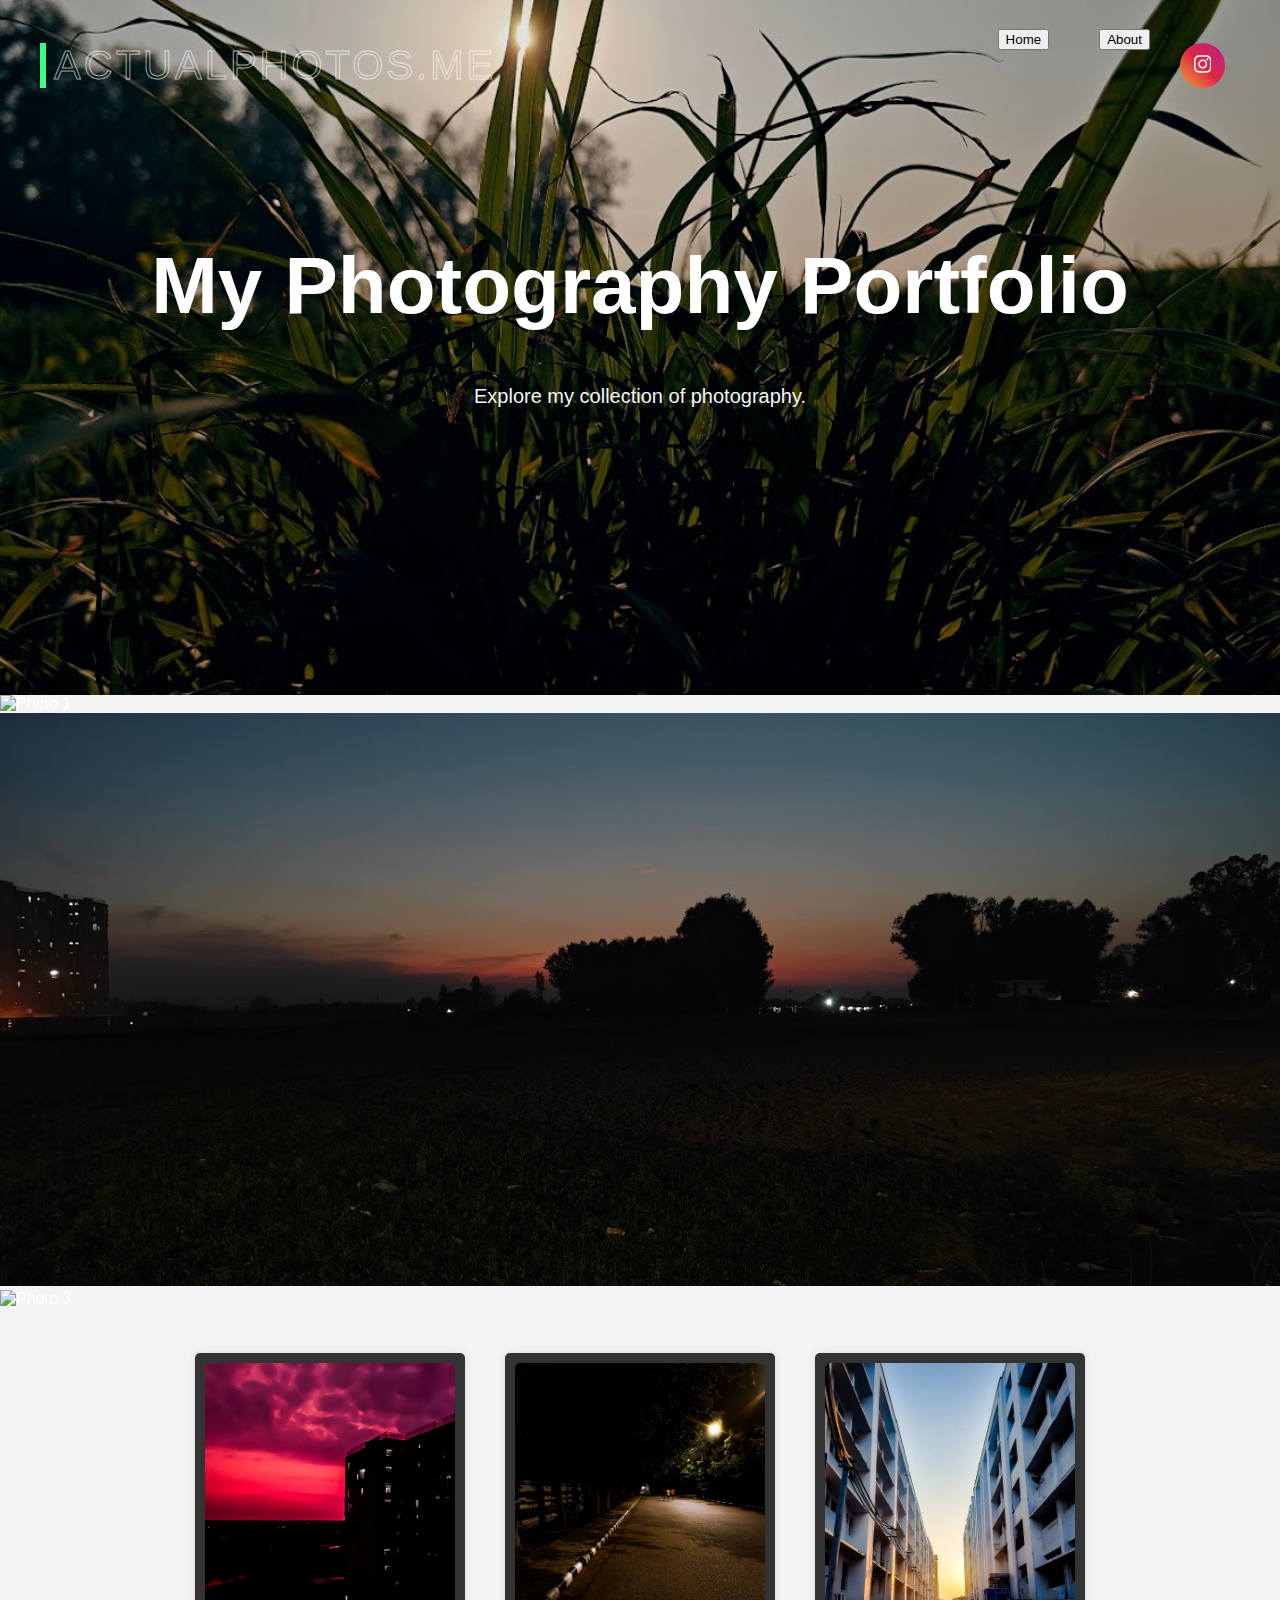
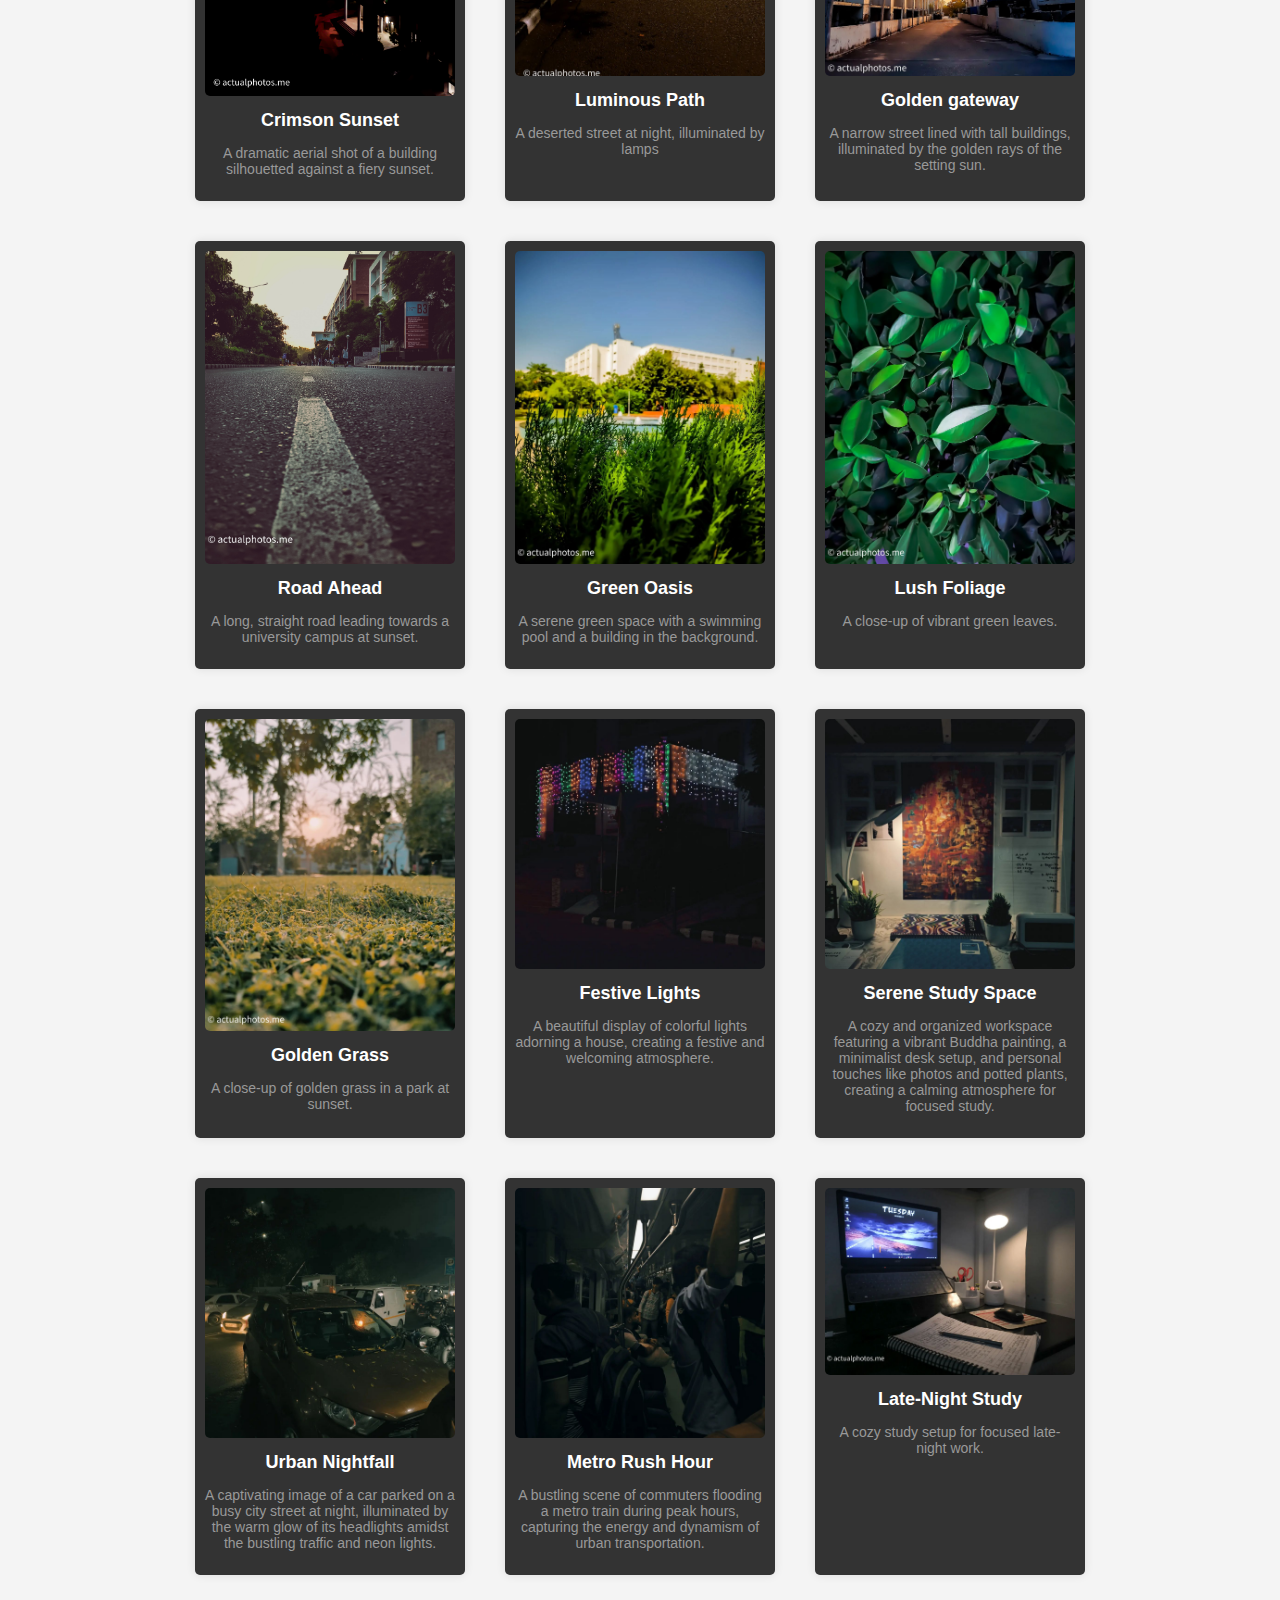
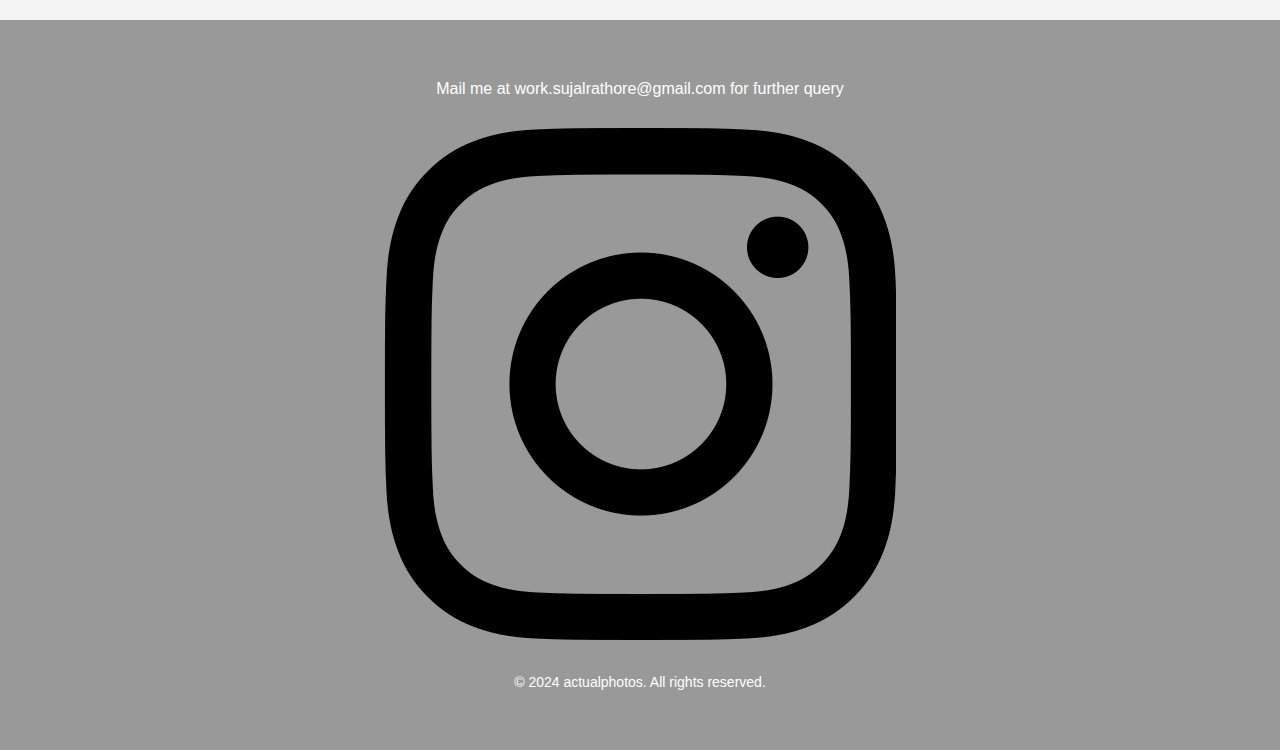
==== commit f6a5848f: "Update index.html" ====
--- a/index.html
+++ b/index.html
@@ -1,201 +1,147 @@
-<!DOCTYPE html>
-<html lang="en">
-<head>
-    <meta charset="UTF-8">
-    <meta name="viewport" content="width=device-width, initial-scale=1.0">
-    <title>My Art Portfolio</title>
-    <link rel="stylesheet" href="style.css">
-</head>
-<body>
-
-    <div class="header-container">
-        <nav class="navbar">
-            <div class="logo">
-                <button class="button" data-text="Awesome">
-                    <span class="actual-text">&nbsp;actualphotos.me&nbsp;</span>
-                    <span aria-hidden="true" class="hover-text">&nbsp;actualphotos.me&nbsp;</span>
-                </button>
-            </div>
-            <ul class="nav-links">
-                <li><a href="index.html">Home</a></li>
-                <li><a href="about.html">About</a></li> 
-                <li><a href="contact.html">Contact</a></li>
-                <li>
-                    <a href="https://www.instagram.com/actualphotos.me" target="_blank"> 
-                        <button class="Btn">
-                        <svg xmlns="http://www.w3.org/2000/svg" height="1.5em" viewBox="0 0 448 512" class="svgIcon"><path d="M224.1 141c-63.6 0-114.9 51.3-114.9 114.9s51.3 114.9 114.9 114.9S339 319.5 339 255.9 287.7 141 224.1 141zm0 189.6c-41.1 0-74.7-33.5-74.7-74.7s33.5-74.7 74.7-74.7 74.7 33.5 74.7 74.7-33.6 74.7-74.7 74.7zm146.4-194.3c0 14.9-12 26.8-26.8 26.8-14.9 0-26.8-12-26.8-26.8s12-26.8 26.8-26.8 26.8 12 26.8 26.8zm76.1 27.2c-1.7-35.9-9.9-67.7-36.2-93.9-26.2-26.2-58-34.4-93.9-36.2-37-2.1-147.9-2.1-184.9 0-35.8 1.7-67.6 9.9-93.9 36.1s-34.4 58-36.2 93.9c-2.1 37-2.1 147.9 0 184.9 1.7 35.9 9.9 67.7 36.2 93.9s58 34.4 93.9 36.2c37 2.1 147.9 2.1 184.9 0 35.9-1.7 67.7-9.9 93.9-36.2 26.2-26.2 34.4-58 36.2-93.9 2.1-37 2.1-147.8 0-184.8zM398.8 388c-7.8 19.6-22.9 34.7-42.6 42.6-29.5 11.7-99.5 9-132.1 9s-102.7 2.6-132.1-9c-19.6-7.8-34.7-22.9-42.6-42.6-11.7-29.5-9-99.5-9-132.1s-2.6-102.7 9-132.1c7.8-19.6 22.9-34.7 42.6-42.6 29.5-11.7 99.5-9 132.1-9s102.7-2.6 132.1 9c19.6 7.8 34.7 22.9 42.6 42.6 11.7 29.5 9 99.5 9 132.1s2.7 102.7-9 132.1z"></path></svg>
-                        <span class="text">Instagram</span>
-                        </button>
-                    </a>
-                </li>
-            </ul>
-        </nav>
-    
-        <header>
-            <h1>My Art Portfolio</h1>
-            <p>Explore my collection of photography.</p>
-        </header>
-    
-    </div>
-        <div class="portfolio">
-                <div class="photo-entry">
-                    <img class="clickable" src="images/Photos/photo 1.jpg" alt="Art 1">
-                    <h2>Crimson Sunset </h2>
-                    <p>A dramatic aerial shot of a building silhouetted against a fiery sunset.</p>
-                </div>
-                <div class="photo-entry">
-                    <img class="clickable" src="images/Photos/photo 2.webp" alt="Art 2">
-                    <h2>Luminous Path</h2>
-                    <p>A deserted street at night, illuminated by lamps</p>
-                </div>
-                <div class="photo-entry">
-                    <img class="clickable" src="images/Photos/photo 3.webp" alt="Art 3">
-                    <h2>Golden gateway</h2>
-                    <p> A narrow street lined with tall buildings, illuminated by the golden rays of the setting sun.</p>
-                </div>
-    
-                <div class="photo-entry">
-                    <img class="clickable" src="images/Photos/photo 4.jpg" alt="Art 4">
-                    <h2>Road Ahead</h2>
-                    <p>A long, straight road leading towards a university campus at sunset.</p>
-                </div>
-                <div class="photo-entry">
-                    <img class="clickable" src="images/Photos/photo 5.webp" alt="Art 5">
-                    <h2>Green Oasis</h2>
-                    <p>A serene green space with a swimming pool and a building in the background.</p>
-                </div>
-                <div class="photo-entry">
-                    <img class="clickable" src="images/Photos/photo 6.webp" alt="Art 6">
-                    <h2>Lush Foliage</h2>
-                    <p>A close-up of vibrant green leaves.</p>
-                </div>
-                <div class="photo-entry">
-                    <img class="clickable" src="images/Photos/photo 7.webp" alt="Art 7">
-                    <h2>Golden Grass</h2>
-                    <p>A close-up of golden grass in a park at sunset.</p>
-                </div>
-                <div class="photo-entry">
-                    <img class="clickable" src="images/Photos/photo 8.webp" alt="Art 8">
-                    <h2>Festive Lights</h2>
-                    <p>A beautiful display of colorful lights adorning a house, creating a festive and welcoming atmosphere.</p>
-                </div>
-                <div class="photo-entry">
-                    <img class="clickable" src="images/Photos/photo 9.jpg 9.jpg" alt="Art 9">
-                    <h2>Serene Study Space</h2>
-                    <p>A cozy and organized workspace featuring a vibrant Buddha painting, a minimalist desk setup, and personal touches like photos and potted plants, creating a calming atmosphere for focused study.</p>
-                </div>
-            
-                <div class="photo-entry">
-                    <img class="clickable" src="images/Photos/photo 10.jpg 10.jpg" alt="Art 10">
-                    <h2>Urban Nightfall</h2>
-                    <p>A captivating image of a car parked on a busy city street at night, illuminated by the warm glow of its headlights amidst the bustling traffic and neon lights.</p>
-                </div>
-            
-                <div class="photo-entry">
-                    <img class="clickable" src="images/Photos/photo 11.jpg 11.jpg" alt="Art 11">
-                    <h2>Metro Rush Hour</h2>
-                    <p>A bustling scene of commuters flooding a metro train during peak hours, capturing the energy and dynamism of urban transportation.</p>
-                </div>
-            
-                <div class="photo-entry">
-                    <img class="clickable" src="images/Photos/photo 12.jpg 12.jpg" alt="Art 12">
-                    <h2>Late-Night Study</h2>
-                    <p>A cozy study setup for focused late-night work.</p>
-                </div>
-
-                <div class="photo-entry">
-                    <img class="clickable" src="images/Photos/photo 13.jpg 13.jpg" alt="Art 13">
-                    <h2>Fallen Petals</h2>
-                    <p>A serene forest scene with a carpet of vibrant red petals scattered across the ground, creating a striking contrast against the dark, earthy tones.</p>
-                </div>
-
-                <div class="photo-entry">
-                    <img class="clickable" src="images/Photos/photo 14.jpg 14.jpg" alt="Art 14">
-                    <h2>Night Train Departure</h2>
-                    <p>A red train waits on a dimly lit platform at night.</p>
-                </div>
-
-                <div class="photo-entry">
-                    <img class="clickable" src="images/Photos/photo 15.jpg 15.jpg" alt="Art 15">
-                    <h2>Crimson Cruiser</h2>
-                    <p>A red Mahindra Thar SUV parked under a tree, showcasing its rugged exterior and stylish design.</p>
-                </div>
-
-                <div class="photo-entry">
-                    <img class="clickable" src="images/Photos/photo 16.jpg 16.jpg" alt="Art 16">
-                    <h2>Nighttime Melodies</h2>
-                    <p>A laptop plays bhajans at night.</p>
-                </div>   
-
-                <div class="photo-entry">
-                    <img class="clickable" src="images/Photos/photo 17.jpg 17.jpg" alt="Art 17">
-                    <h2>Serene Path</h2>
-                    <p>A path lined with tall trees leads through a tranquil forest.</p>
-                </div>
-
-                <div class="photo-entry">
-                    <img class="clickable" src="images/Photos/photo 18.jpg 18.jpg" alt="Art 18">
-                    <h2>Twilight Construction</h2>
-                    <p>A road roller at dusk.</p>
-                </div>
-             
-                <div class="photo-entry">
-                    <img class="clickable" src="images/Photos/photo 19.jpg 19.jpg" alt="Art 19">
-                    <h2>Urban Night</h2>
-                    <p>A dimly lit urban scene at night, featuring towering buildings and a lone tree illuminated by streetlights.</p>
-                </div>   
-
-                <div class="photo-entry">
-                    <img class="clickable" src="images/Photos/photo 20.jpg 20.jpg" alt="Art 20">
-                    <h2>Deserted Street At Night</h2>
-                    <p>A dark, empty road at night.</p>
-                </div>
-        
-                <div class="photo-entry">
-                    <img class="clickable" src="images/Photos/photo 21.jpg 21.jpg" alt="Art 21">
-                    <h2>Urban Night Glow</h2>
-                    <p>A futuristic cityscape at night, illuminated by bright lights and surrounded by towering buildings.</p>
-                </div>
-
-                <div class="photo-entry">
-                    <img class="clickable" src="images/Photos/photo 22.jpg 22.jpg" alt="Art 22">
-                    <h2>APJ Abdul Kalam</h2>
-                    <p>A mural of APJ Abdul Kalam on a university campus.</p>
-                </div>
-
-                <div class="photo-entry">
-                    <img class="clickable" src="images/Photos/photo 23.jpg 23.jpg" alt="Art 23">
-                    <h2>Rainy Day In The City</h2>
-                    <p>A rainy evening in the city.</p>
-                </div>
-
-                <div class="photo-entry">
-                    <img class="clickable" src="images/Photos/photo 24.jpg 22.jpg" alt="Art 24">
-                    <h2>APJ Abdul Kalam</h2>
-                    <p>A mural of Mahatma Gandhi on a university campus.</p>
-                </div>
-
-                <div class="photo-entry">
-                    <img class="clickable" src="images/Photos/ 22.jpg" alt="Art 25">
-                    <h2>APJ Abdul Kalam</h2>
-                    <p>A mural of Mahatma Gandhi on a university campus.</p>
-                </div>
-        </div>
-    </div>
-    <script src="script.js"></script>
-
-    <footer>
-        <div class="mail">
-            Mail me at work.sujalrathore@gmail.com for further query
-        </div>
-
-        <div class="social-icons">
-            <a href="https://www.instagram.com/actualphotos.me" target="_blank">
-                <img src="images/instagram.png" alt="Instagram" class="instagram-icon">
-            </a>
-        </div>
-        <div class="copyright">
-            &copy; 2024 actualphotos. All rights reserved.
-        </div>
-    </footer>
-</body>+<!DOCTYPE html>
+<html lang="en">
+<head>
+    <meta charset="UTF-8">
+    <meta name="viewport" content="width=device-width, initial-scale=1.0">
+    <title>My Art Portfolio</title>
+    <link rel="stylesheet" href="style.css">
+</head>
+<body>
+    <div class="header-container">
+        <nav class="navbar">
+            <div class="logo">
+                <a href="index.html">
+                    <button class="button" data-text="Awesome">
+                        <span class="actual-text">&nbsp;actualphotos.me&nbsp;</span>
+                        <span aria-hidden="true" class="hover-text">&nbsp;actualphotos.me&nbsp;</span>
+                    </button>
+                </a>
+            </div>
+            <ul class="nav-links">
+                <li><a href="index.html">
+                        <button class="button1">
+                            Home
+                        </button>
+                </a></li>
+                <li><a href="about.html">
+                    <button class="button1">
+                        About
+                    </button>
+                </a></li></li>
+
+                    <a href="https://www.instagram.com/actualphotos.me" target="_blank">
+                        <button class="Btn">
+                        <span class="svgContainer">
+                        <svg fill="white" class="svgIcon" viewBox="0 0 448 512" height="1.5em" xmlns="http://www.w3.org/2000/svg"><path d="M224.1 141c-63.6 0-114.9 51.3-114.9 114.9s51.3 114.9 114.9 114.9S339 319.5 339 255.9 287.7 141 224.1 141zm0 189.6c-41.1 0-74.7-33.5-74.7-74.7s33.5-74.7 74.7-74.7 74.7 33.5 74.7 74.7-33.6 74.7-74.7 74.7zm146.4-194.3c0 14.9-12 26.8-26.8 26.8-14.9 0-26.8-12-26.8-26.8s12-26.8 26.8-26.8 26.8 12 26.8 26.8zm76.1 27.2c-1.7-35.9-9.9-67.7-36.2-93.9-26.2-26.2-58-34.4-93.9-36.2-37-2.1-147.9-2.1-184.9 0-35.8 1.7-67.6 9.9-93.9 36.1s-34.4 58-36.2 93.9c-2.1 37-2.1 147.9 0 184.9 1.7 35.9 9.9 67.7 36.2 93.9s58 34.4 93.9 36.2c37 2.1 147.9 2.1 184.9 0 35.9-1.7 67.7-9.9 93.9-36.2 26.2-26.2 34.4-58 36.2-93.9 2.1-37 2.1-147.8 0-184.8zM398.8 388c-7.8 19.6-22.9 34.7-42.6 42.6-29.5 11.7-99.5 9-132.1 9s-102.7 2.6-132.1-9c-19.6-7.8-34.7-22.9-42.6-42.6-11.7-29.5-9-99.5-9-132.1s-2.6-102.7 9-132.1c7.8-19.6 22.9-34.7 42.6-42.6 29.5-11.7 99.5-9 132.1-9s102.7-2.6 132.1 9c19.6 7.8 34.7 22.9 42.6 42.6 11.7 29.5 9 99.5 9 132.1s2.7 102.7-9 132.1z"></path></svg>
+                        </span>
+                        <span class="BG"></span>
+                        </button>
+                    </a>
+                </li>
+            </ul>
+        </nav>
+    
+        <header>
+            <h1>My Photography Portfolio</h1>
+            <p>Explore my collection of photography.</p>
+        </header>
+    </div>
+
+    <div class="slideshow-container">
+        <div class="slide fade">
+            <img class="img1" src="images/slide1.jpg" alt="Photo 1" style="width:100%">
+        </div>
+        <div class="slide fade">
+            <img class="img1" src="images/back2.jpg" alt="Photo 2" style="width:100%">
+        </div>
+        <div class="slide fade">
+            <img class="img1" src="images/slide2.jpg" alt="Photo 3" style="width:100%">
+        </div>
+    </div>
+
+
+    <div class="portfolio">
+        <div class="photo-entry">
+            <img class="clickable" src="images/photo1.jpg" alt="Art 1">
+            <h2>Crimson Sunset </h2>
+            <p>A dramatic aerial shot of a building silhouetted against a fiery sunset.</p>
+        </div>
+        <div class="photo-entry">
+            <img class="clickable" src="images/photo2.jpg.webp" alt="Art 2">
+            <h2>Luminous Path</h2>
+            <p>A deserted street at night, illuminated by lamps</p>
+        </div>
+        <div class="photo-entry">
+            <img class="clickable" src="images/photo3.webp" alt="Art 3">
+            <h2>Golden gateway</h2>
+            <p> A narrow street lined with tall buildings, illuminated by the golden rays of the setting sun.</p>
+        </div>
+
+        <div class="photo-entry">
+            <img class="clickable" src="images/photo4.jpg" alt="Art 4">
+            <h2>Road Ahead</h2>
+            <p>A long, straight road leading towards a university campus at sunset.</p>
+        </div>
+        <div class="photo-entry">
+            <img class="clickable" src="images/photo5.webp" alt="Art 5">
+            <h2>Green Oasis</h2>
+            <p>A serene green space with a swimming pool and a building in the background.</p>
+        </div>
+        <div class="photo-entry">
+            <img class="clickable" src="images/photo6.webp" alt="Art 6">
+            <h2>Lush Foliage</h2>
+            <p>A close-up of vibrant green leaves.</p>
+        </div>
+        <div class="photo-entry">
+            <img class="clickable" src="images/photo7.webp" alt="Art 7">
+            <h2>Golden Grass</h2>
+            <p>A close-up of golden grass in a park at sunset.</p>
+        </div>
+        <div class="photo-entry">
+            <img class="clickable" src="images/photo8.webp" alt="Art 8">
+            <h2>Festive Lights</h2>
+            <p>A beautiful display of colorful lights adorning a house, creating a festive and welcoming atmosphere.</p>
+        </div>
+        <div class="photo-entry">
+            <img class="clickable" src="images/photo 9.jpg" alt="Art 9">
+            <h2>Serene Study Space</h2>
+            <p>A cozy and organized workspace featuring a vibrant Buddha painting, a minimalist desk setup, and personal touches like photos and potted plants, creating a calming atmosphere for focused study.</p>
+        </div>
+    
+        <div class="photo-entry">
+            <img class="clickable" src="images/photo 10.jpg" alt="Art 10">
+            <h2>Urban Nightfall</h2>
+            <p>A captivating image of a car parked on a busy city street at night, illuminated by the warm glow of its headlights amidst the bustling traffic and neon lights.</p>
+        </div>
+    
+        <div class="photo-entry">
+            <img class="clickable" src="images/photo 11.jpg" alt="Art 11">
+            <h2>Metro Rush Hour</h2>
+            <p>A bustling scene of commuters flooding a metro train during peak hours, capturing the energy and dynamism of urban transportation.</p>
+        </div>
+    
+        <div class="photo-entry">
+            <img class="clickable" src="images/photo 12.jpg" alt="Art 12">
+            <h2>Late-Night Study</h2>
+            <p>A cozy study setup for focused late-night work.</p>
+        </div>
+    </div>        
+
+    <script src="script.js"></script>
+
+    <footer>
+        <div class="mail">
+            Mail me at work.sujalrathore@gmail.com for further query
+        </div>
+
+        <div class="social-icons">
+            <a href="https://www.instagram.com/actualphotos.me" target="_blank">
+                <img src="images/instagram.png" alt="Instagram" class="instagram-icon">
+            </a>
+        </div>
+        <div class="copyright">
+            &copy; 2024 actualphotos. All rights reserved.
+        </div>
+    </footer>
+</body>
+</html>
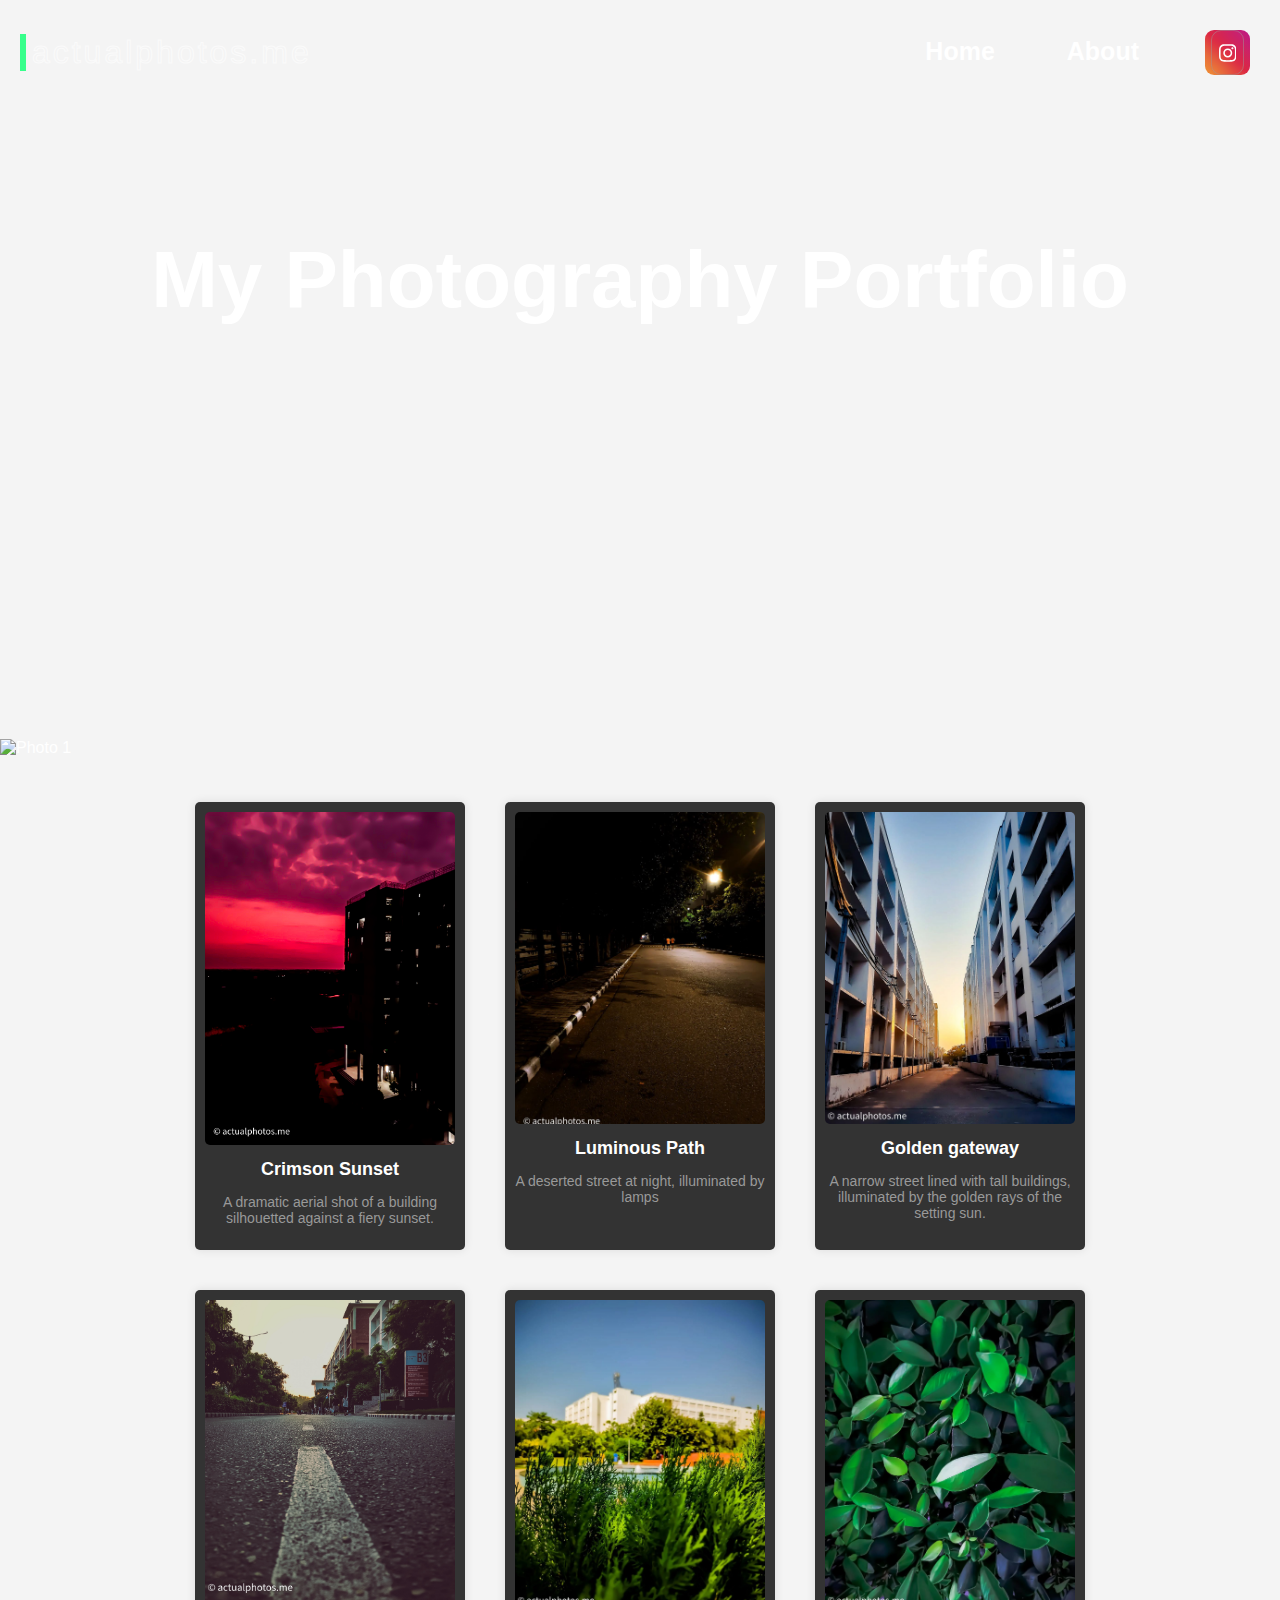
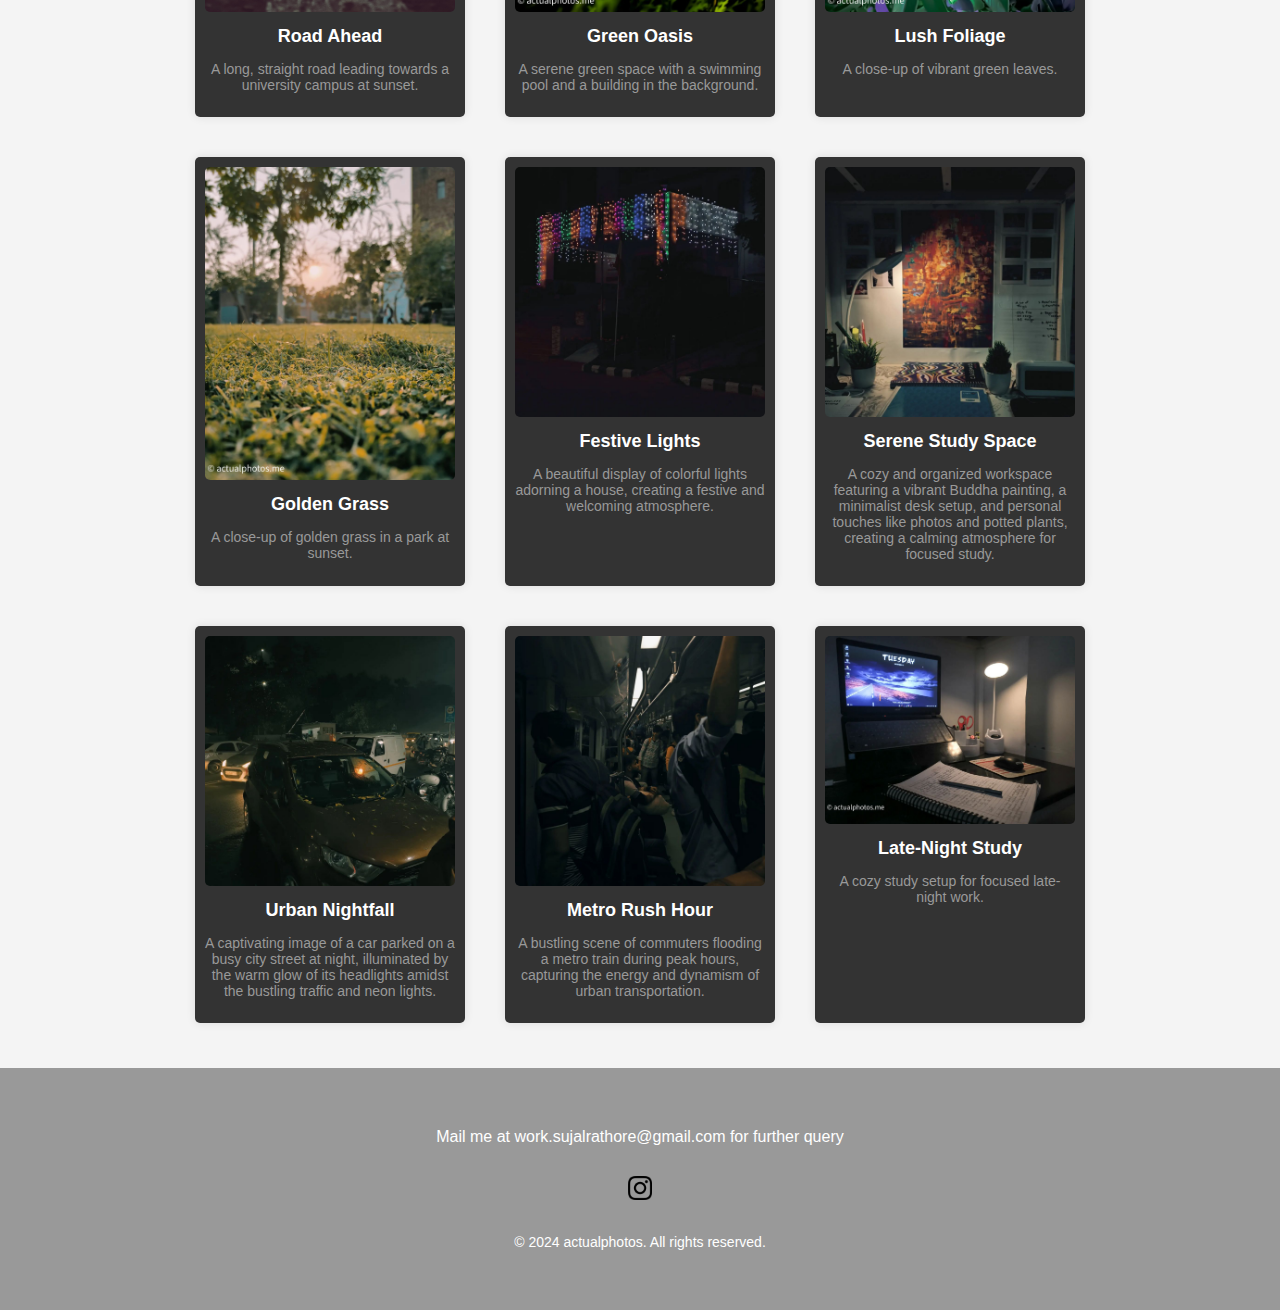
==== commit 96e516b1: "Update index.html" ====
--- a/index.html
+++ b/index.html
@@ -49,79 +49,79 @@
 
     <div class="slideshow-container">
         <div class="slide fade">
-            <img class="img1" src="images/slide1.jpg" alt="Photo 1" style="width:100%">
+            <img class="img1" src="images/slide/Slide 1.jpg" alt="Photo 1" style="width:100%">
         </div>
         <div class="slide fade">
-            <img class="img1" src="images/back2.jpg" alt="Photo 2" style="width:100%">
+            <img class="img1" src="images/Slide/Slide 2.jpg" alt="Photo 2" style="width:100%">
         </div>
         <div class="slide fade">
-            <img class="img1" src="images/slide2.jpg" alt="Photo 3" style="width:100%">
+            <img class="img1" src="images/slide/Slide 3.jpg" alt="Photo 3" style="width:100%">
         </div>
     </div>
 
 
     <div class="portfolio">
         <div class="photo-entry">
-            <img class="clickable" src="images/photo1.jpg" alt="Art 1">
+            <img class="clickable" src="images/Photo's/Photo 1.jpg" alt="Art 1">
             <h2>Crimson Sunset </h2>
             <p>A dramatic aerial shot of a building silhouetted against a fiery sunset.</p>
         </div>
         <div class="photo-entry">
-            <img class="clickable" src="images/photo2.jpg.webp" alt="Art 2">
+            <img class="clickable" src="images/Photo's/Photo 2.webp" alt="Art 2">
             <h2>Luminous Path</h2>
             <p>A deserted street at night, illuminated by lamps</p>
         </div>
         <div class="photo-entry">
-            <img class="clickable" src="images/photo3.webp" alt="Art 3">
+            <img class="clickable" src="images/Photo's/Photo 3.webp" alt="Art 3">
             <h2>Golden gateway</h2>
             <p> A narrow street lined with tall buildings, illuminated by the golden rays of the setting sun.</p>
         </div>
 
         <div class="photo-entry">
-            <img class="clickable" src="images/photo4.jpg" alt="Art 4">
+            <img class="clickable" src="images/Photo's/Photo 4.jpg" alt="Art 4">
             <h2>Road Ahead</h2>
             <p>A long, straight road leading towards a university campus at sunset.</p>
         </div>
         <div class="photo-entry">
-            <img class="clickable" src="images/photo5.webp" alt="Art 5">
+            <img class="clickable" src="images/Photo's/Photo 5.webp" alt="Art 5">
             <h2>Green Oasis</h2>
             <p>A serene green space with a swimming pool and a building in the background.</p>
         </div>
         <div class="photo-entry">
-            <img class="clickable" src="images/photo6.webp" alt="Art 6">
+            <img class="clickable" src="images/Photo's/Photo 6.webp" alt="Art 6">
             <h2>Lush Foliage</h2>
             <p>A close-up of vibrant green leaves.</p>
         </div>
         <div class="photo-entry">
-            <img class="clickable" src="images/photo7.webp" alt="Art 7">
+            <img class="clickable" src="images/Photo's/Photo 7.webp" alt="Art 7">
             <h2>Golden Grass</h2>
             <p>A close-up of golden grass in a park at sunset.</p>
         </div>
         <div class="photo-entry">
-            <img class="clickable" src="images/photo8.webp" alt="Art 8">
+            <img class="clickable" src="images/Photo's/Photo 8.webp" alt="Art 8">
             <h2>Festive Lights</h2>
             <p>A beautiful display of colorful lights adorning a house, creating a festive and welcoming atmosphere.</p>
         </div>
         <div class="photo-entry">
-            <img class="clickable" src="images/photo 9.jpg" alt="Art 9">
+            <img class="clickable" src="images/Photo's/Photo 9.jpg" alt="Art 9">
             <h2>Serene Study Space</h2>
             <p>A cozy and organized workspace featuring a vibrant Buddha painting, a minimalist desk setup, and personal touches like photos and potted plants, creating a calming atmosphere for focused study.</p>
         </div>
     
         <div class="photo-entry">
-            <img class="clickable" src="images/photo 10.jpg" alt="Art 10">
+            <img class="clickable" src="images/Photo's/Photo 10.jpg" alt="Art 10">
             <h2>Urban Nightfall</h2>
             <p>A captivating image of a car parked on a busy city street at night, illuminated by the warm glow of its headlights amidst the bustling traffic and neon lights.</p>
         </div>
     
         <div class="photo-entry">
-            <img class="clickable" src="images/photo 11.jpg" alt="Art 11">
+            <img class="clickable" src="images/Photo's/Photo 11.jpg" alt="Art 11">
             <h2>Metro Rush Hour</h2>
             <p>A bustling scene of commuters flooding a metro train during peak hours, capturing the energy and dynamism of urban transportation.</p>
         </div>
     
         <div class="photo-entry">
-            <img class="clickable" src="images/photo 12.jpg" alt="Art 12">
+            <img class="clickable" src="images/Photo's/Photo 12.jpg" alt="Art 12">
             <h2>Late-Night Study</h2>
             <p>A cozy study setup for focused late-night work.</p>
         </div>
--- a/style.css
+++ b/style.css
@@ -1,250 +1,304 @@
-body {
-    font-family: Arial, sans-serif;
-    margin: 0;
-    padding: 0;
-    background-color: #f4f4f4;
-    color: white;
-    background-position: center;
-    background-repeat: no-repeat;
-    background-size: cover;
-}
-
-.button {
-    margin: 0;
-    height: auto;
-    background: transparent;
-    padding: 0;
-    border: none;
-    cursor: pointer;
-  }
-  
-  .button {
-    --border-right: 6px;
-    --text-stroke-color: rgba(255,255,255,0.6);
-    --animation-color: #37FF8B;
-    --fs-size: 2em;
-    letter-spacing: 3px;
-    text-decoration: none;
-    font-size: var(--fs-size);
-    font-family: "Arial";
-    position: relative;
-    text-transform: uppercase;
-    color: transparent;
-    -webkit-text-stroke: 1px var(--text-stroke-color);
-  }
-
-  .hover-text {
-    position: absolute;
-    box-sizing: border-box;
-    content: attr(data-text);
-    color: var(--animation-color);
-    width: 0%;
-    inset: 0;
-    border-right: var(--border-right) solid var(--animation-color);
-    overflow: hidden;
-    transition: 0.5s;
-    -webkit-text-stroke: 1px var(--animation-color);
-  }
-
-  .button:hover .hover-text {
-    width: 100%;
-    filter: drop-shadow(0 0 23px var(--animation-color))
-  }
-
-.header-container {
-    background-image: url('images/Background/back1.jpg');
-    background-size: cover; 
-    background-position: center; 
-    color: white; 
-    padding: 20px;
-    text-align: center;
-    padding-bottom: 50px;
-    
-}
-
-header 
-{
-    height: 480px;
-    font-size: 40px; 
-}
-
-header h1
-{
-    padding-top: 75px;
-}
-
-.portfolio {
-    display: flex; 
-    flex-wrap: wrap;
-    justify-content: center;
-    margin: 25px; 
-}
-
-.photo-entry {
-    margin: 20px;
-    padding: 10px; 
-    background-color: #333;
-    border-radius: 5px;
-    width: 250px; 
-    text-align: center;
-    box-shadow: 0 0 10px rgba(0, 0, 0, 0.1);
-}
-
-.photo-entry img {
-    transition: transform 0.3s ease;
-    width: 100%;
-    border-radius: 5px; 
-}
-
-
-h2 {
-    margin: 10px 0 5px; 
-    font-size: 18px; 
-}
-
-p {
-    font-size: 14px;
-    color: #999; 
-}
-
-header p {
-    color: #f4f4f4; 
-    font-size: 20px;
-}
-
-.navbar {
-    overflow: hidden; 
-    display: flex; 
-    justify-content: space-between;
-    align-items: center; 
-    padding: 8px 20px;
-    position: relative; 
-    z-index: 1; 
-}
-
-.logo a{
-    color: white; 
-    font-size: 20px;
-    text-decoration: none;
-}
-
-.nav-links {
-    list-style: none; 
-    display: flex; 
-    margin: 0;
-    padding: 0;
-}
-
-.nav-links li {
-    margin-left: 20px; 
-}
-
-.nav-links a {
-    color: white; 
-    text-decoration: none;
-    font-size: 18px; 
-    padding: 15px; 
-    transition: color 0.3s ease; 
-}
-
-.nav-links a:hover {
-    color: #f4f4f4; 
-}
-
-.Btn {
-    border: none;
-    border-radius: 50%;
-    width: 45px;
-    height: 45px;
-    display: flex;
-    align-items: center;
-    justify-content: center;
-    transition-duration: .4s;
-    cursor: pointer;
-    position: relative;
-    background: #f09433;
-    background: -moz-linear-gradient(45deg, #f09433 0%, #e6683c 25%, #dc2743 50%, #cc2366 75%, #bc1888 100%);
-    background: -webkit-linear-gradient(45deg, #f09433 0%,#e6683c 25%,#dc2743 50%,#cc2366 75%,#bc1888 100%);
-    background: linear-gradient(45deg, #f09433 0%,#e6683c 25%,#dc2743 50%,#cc2366 75%,#bc1888 100%);
-    filter: progid:DXImageTransform.Microsoft.gradient( startColorstr='#f09433', endColorstr='#bc1888',GradientType=1 );
-    overflow: hidden;
-  }
-  
-  .svgIcon {
-    transition-duration: .3s;
-  }
-  
-  .svgIcon path {
-    fill: white;
-  }
-  
-  .text {
-    position: absolute;
-    color: rgb(255, 255, 255);
-    width: 120px;
-    font-weight: 600;
-    opacity: 0;
-    transition-duration: .4s;
-  }
-  
-  .Btn:hover {
-    width: 110px;
-    transition-duration: .4s;
-    border-radius: 30px;
-  }
-  
-  .Btn:hover .text {
-    opacity: 1;
-    transition-duration: .4s;
-  }
-  
-  .Btn:hover .svgIcon {
-    opacity: 0;
-    transition-duration: .3s;
-  }
-
-footer {
-    background-color: #999;
-    padding: 60px; 
-    text-align: center; 
-    font-family: Arial, sans-serif;
-}
-
-.mail{
-    font-family: sans-serif;
-}
-
-.social-icons img {
-    margin-top: 30px; 
-}
-
-
-.copyright {
-    margin-top: 30px;
-    font-size: 14px;
-    color: white;
-}
-
-.photo-entry img {
-    width: 100%;
-    border-radius: 5px;
-    transition: transform 0.3s ease; 
-}
-
-.clickable {
-    transition: transform 0.3s ease; 
-    width: 250px;
-}
-
-.enlarged {
-    transform: scale(1.6);
-    transition: transform 0.3s ease;
-    z-index: 10; 
-    position: relative;
-}
-
-.content {
-    padding: 60px 20px; 
-    min-height: 2000px; 
-}
-
+body {
+    font-family: Arial, sans-serif;
+    margin: 0;
+    padding: 0;
+    background-color: #f4f4f4;
+    color: white;
+    background-position: center;
+    background-repeat: no-repeat;
+    background-size: cover;
+}
+
+.header-container {
+    background-image: url('images/back1.jpg');
+    background-size: cover; 
+    background-position: center; 
+    color: white; 
+    text-align: center;
+    padding-bottom: 100px;
+    
+}
+
+.button {
+    margin: 0;
+    height: auto;
+    background: transparent;
+    padding: 0;
+    border: none;
+    cursor: pointer;
+  }
+  
+  .button {
+    --border-right: 6px;
+    --text-stroke-color: rgba(255, 255, 255, 0.6);
+    --animation-color: #37FF8B;
+    --fs-size: 1.6em;
+    letter-spacing: 3px;
+    text-decoration: none;
+    font-size: var(--fs-size);
+    font-family: "Arial";
+    position: relative;
+    color: transparent;
+    -webkit-text-stroke: 1px var(--text-stroke-color);
+  }
+  .hover-text {
+    position: absolute;
+    box-sizing: border-box;
+    content: attr(data-text);
+    color: var(--animation-color);
+    width: 0%;
+    inset: 0;
+    border-right: var(--border-right) solid var(--animation-color);
+    overflow: hidden;
+    transition: 0.5s;
+    -webkit-text-stroke: 1px var(--animation-color);
+  }
+  .button:hover .hover-text {
+    width: 100%;
+    filter: drop-shadow(0 0 23px var(--animation-color))
+  }
+
+  .button1 {
+    padding-top: 35px;
+    color: white;
+    text-decoration: none;
+    font-size: 25px;
+    border: none;
+    background: none;
+    font-weight: 600;
+    font-family: 'Poppins', sans-serif;
+  }
+  
+  .button1::before {
+    margin-left: auto;
+  }
+  
+  .button1::after, .button1::before {
+    content: '';
+    width: 0%;
+    height: 2px;
+    background: #f44336;
+    display: block;
+    transition: 0.5s;
+  }
+  
+  .button1:hover::after, .button1:hover::before {
+    width: 100%;
+  }
+
+.Btn {
+    width: 45px;
+    height: 45px;
+    display: flex;
+    align-items: center;
+    justify-content: center;
+    border: none;
+    background-color: transparent;
+    position: relative;
+    border-radius: 7px;
+    cursor: pointer;
+    transition: all .3s;
+  }
+  
+  .svgContainer {
+    width: 100%;
+    height: 100%;
+    display: flex;
+    align-items: center;
+    justify-content: center;
+    background-color: transparent;
+    backdrop-filter: blur(4px);
+    letter-spacing: 0.8px;
+    border-radius: 10px;
+    transition: all .3s;
+    border: 1px solid rgba(156, 156, 156, 0.466);
+  }
+  
+  .BG {
+    position: absolute;
+    content: "";
+    width: 100%;
+    height: 100%;
+    background: #f09433;
+    background: -moz-linear-gradient(45deg, #f09433 0%, #e6683c 25%, #dc2743 50%, #cc2366 75%, #bc1888 100%);
+    background: -webkit-linear-gradient(45deg, #f09433 0%,#e6683c 25%,#dc2743 50%,#cc2366 75%,#bc1888 100%);
+    background: linear-gradient(45deg, #f09433 0%,#e6683c 25%,#dc2743 50%,#cc2366 75%,#bc1888 100%);
+    filter: progid:DXImageTransform.Microsoft.gradient( startColorstr='#f09433', endColorstr='#bc1888',GradientType=1 );
+    z-index: -1;
+    border-radius: 9px;
+    pointer-events: none;
+    transition: all .3s;
+  }
+  
+  .Btn:hover .BG {
+    transform: rotate(35deg);
+    transform-origin: bottom;
+  }
+  
+  .Btn:hover .svgContainer {
+    background-color: rgba(156, 156, 156, 0.466);
+  }
+  
+
+header 
+{
+    height: 480px;
+    font-size: 40px; 
+}
+
+header h1
+{
+    padding-top: 75px;
+}
+
+.slideshow-container {
+    max-width: 100%;
+    position: relative;
+    margin: auto;
+    overflow: hidden;
+}
+
+.slide {
+    display: none;
+    position: relative;
+}
+
+.img1 {
+    width: 500px;
+    height: 500px;
+    object-fit: cover; 
+}
+
+.fade {
+    animation: fade 2s ease-in-out;
+}
+
+@keyframes fade {
+    from { opacity: 0.4; }
+    to { opacity: 1; }
+}
+
+.portfolio {
+    display: flex; 
+    flex-wrap: wrap;
+    justify-content: center;
+    margin: 25px; 
+}
+
+.photo-entry {
+    margin: 20px;
+    padding: 10px; 
+    background-color: #333;
+    border-radius: 5px;
+    width: 250px; 
+    text-align: center;
+    box-shadow: 0 0 10px rgba(0, 0, 0, 0.1);
+}
+
+.photo-entry img {
+    transition: transform 0.3s ease;
+    width: 100%;
+    border-radius: 5px; 
+}
+
+
+h2 {
+    margin: 10px 0 5px; 
+    font-size: 18px; 
+}
+
+p {
+    font-size: 14px;
+    color: #999; 
+}
+
+header p {
+    color: #f4f4f4; 
+    font-size: 20px;
+}
+
+.navbar {
+    overflow: hidden; 
+    display: flex; 
+    justify-content: space-between;
+    align-items: center; 
+    position: relative; 
+    z-index: 1;
+}
+
+.logo a{
+    color: white; 
+    font-size: 20px;
+    text-decoration: none;
+    margin-left: 20px;
+}
+
+.nav-links {
+    list-style: none; 
+    display: flex; 
+    margin: 0;
+    padding: 0;
+}
+
+.nav-links a {
+    color: white; 
+    text-decoration: none;
+    font-size: 18px; 
+    padding: 30px;
+    transition: color 0.3s ease; 
+}
+
+.nav-links a:hover {
+    color: #f4f4f4; 
+}
+
+.instagram-icon {
+    width: 24px; 
+    height: 24px; 
+}
+
+footer {
+    background-color: #999;
+    padding: 60px; 
+    text-align: center; 
+    font-family: Arial, sans-serif;
+}
+
+.mail{
+    font-family: sans-serif;
+}
+
+.social-icons img {
+    margin-top: 30px; 
+}
+
+
+.copyright {
+    margin-top: 30px;
+    font-size: 14px;
+    color: white;
+}
+
+.photo-entry img {
+    width: 100%;
+    border-radius: 5px;
+    transition: transform 0.3s ease; 
+}
+
+.clickable {
+    transition: transform 0.3s ease; 
+    width: 250px;
+}
+
+.enlarged {
+    transform: scale(1.6);
+    transition: transform 0.3s ease;
+    z-index: 10; 
+    position: relative;
+}
+
+.content {
+    padding: 60px 20px; 
+    min-height: 2000px; 
+}
+
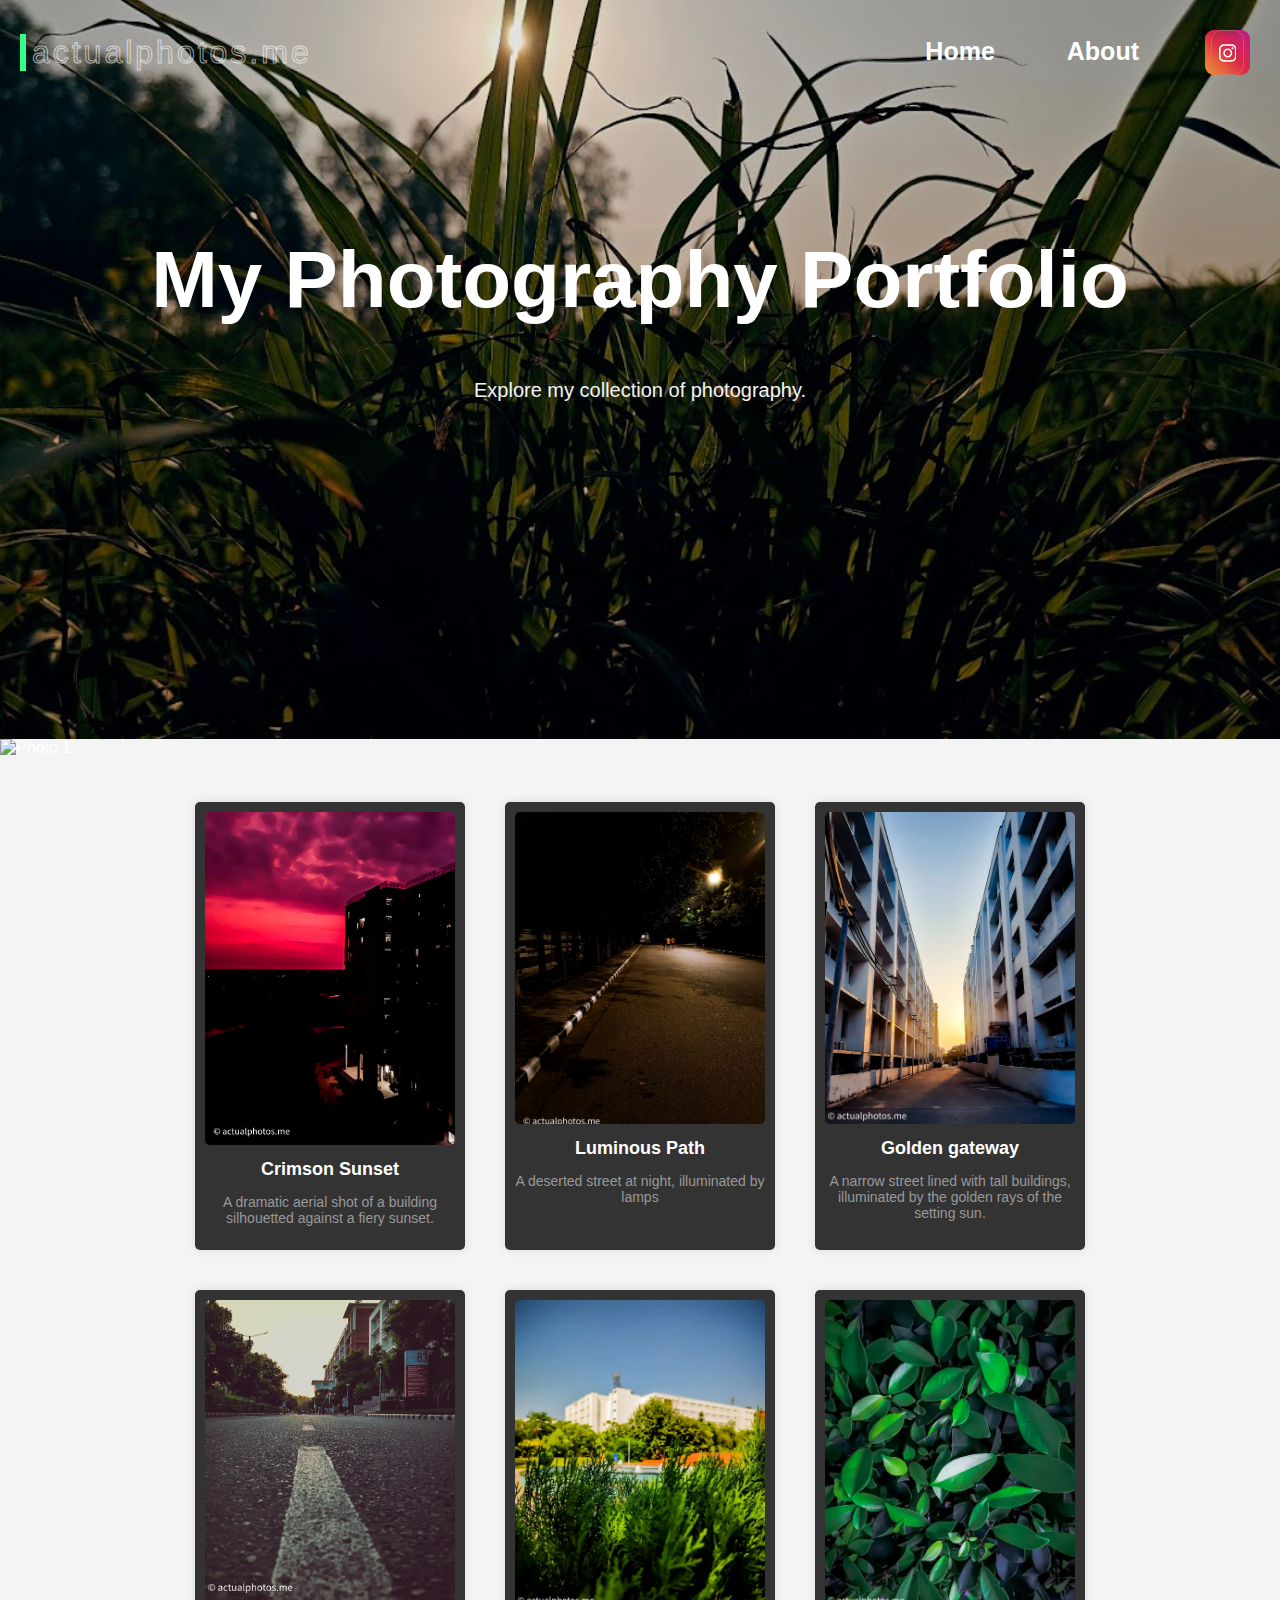
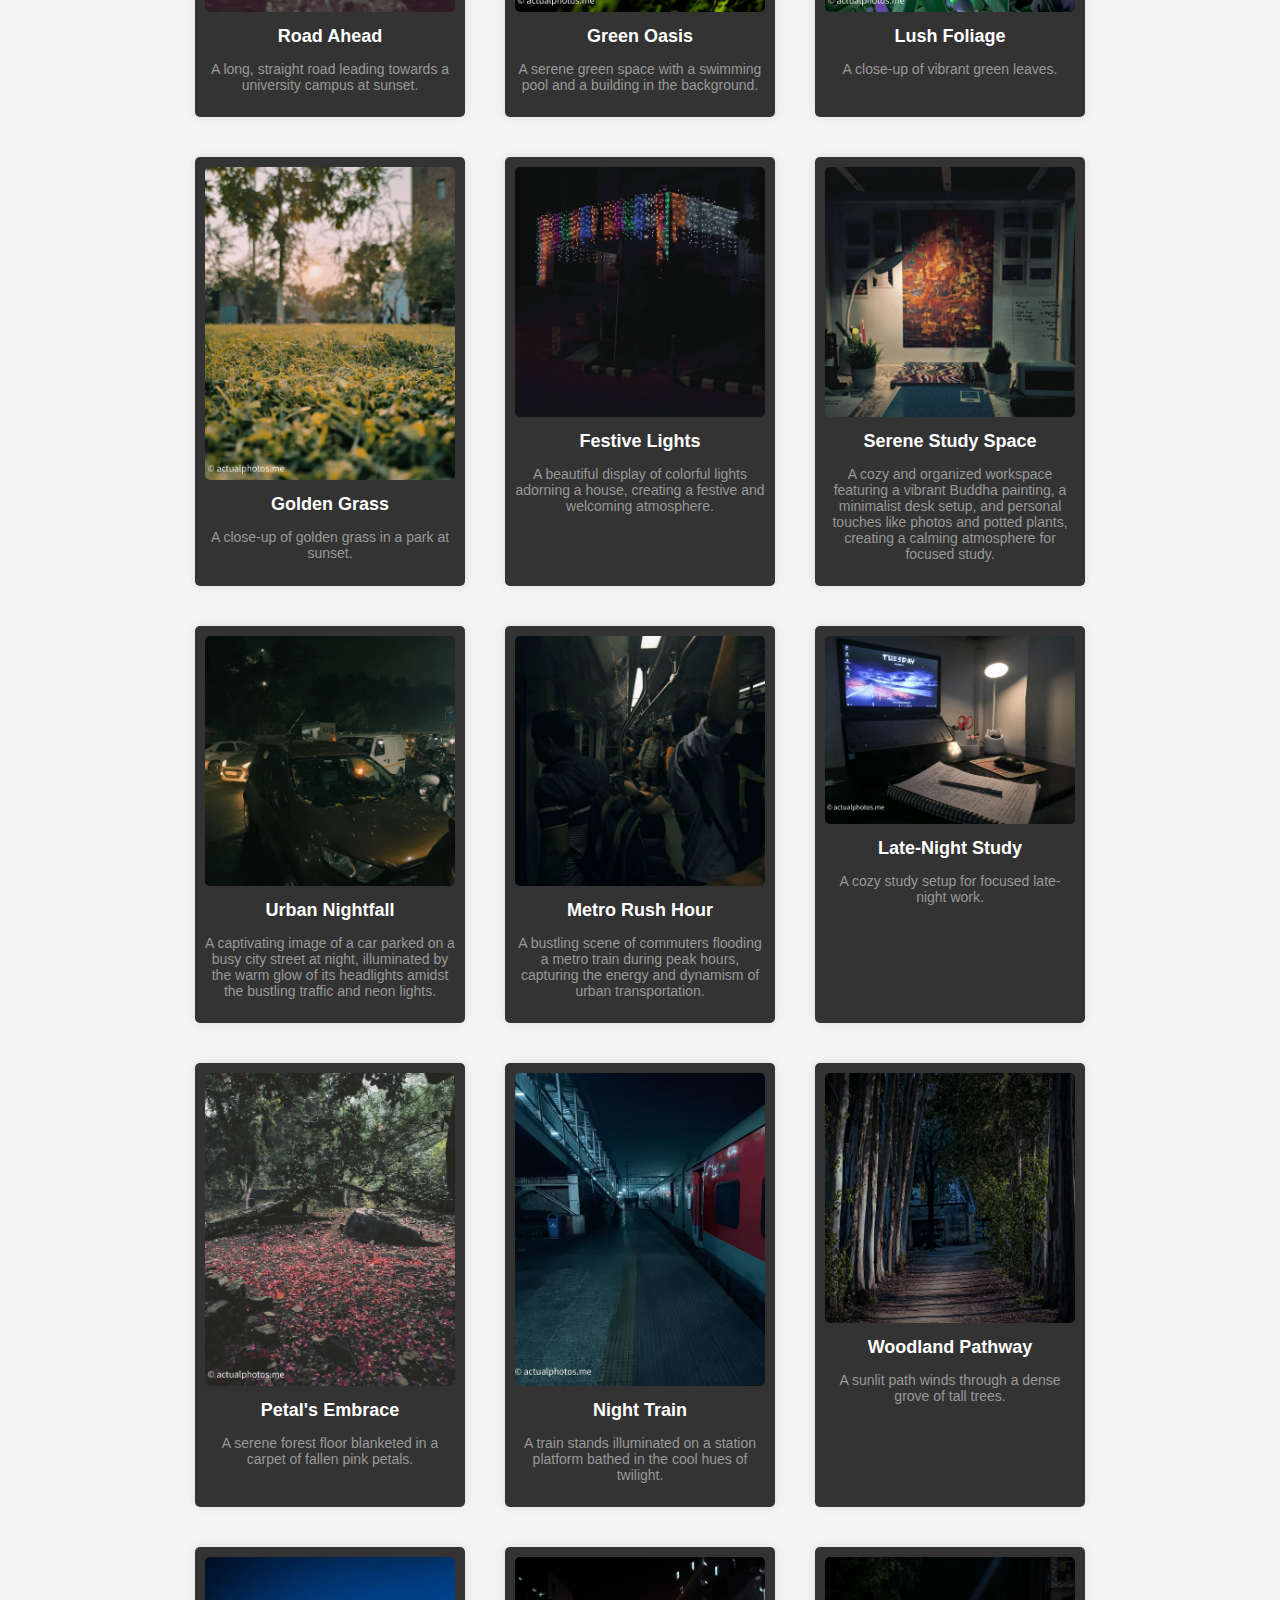
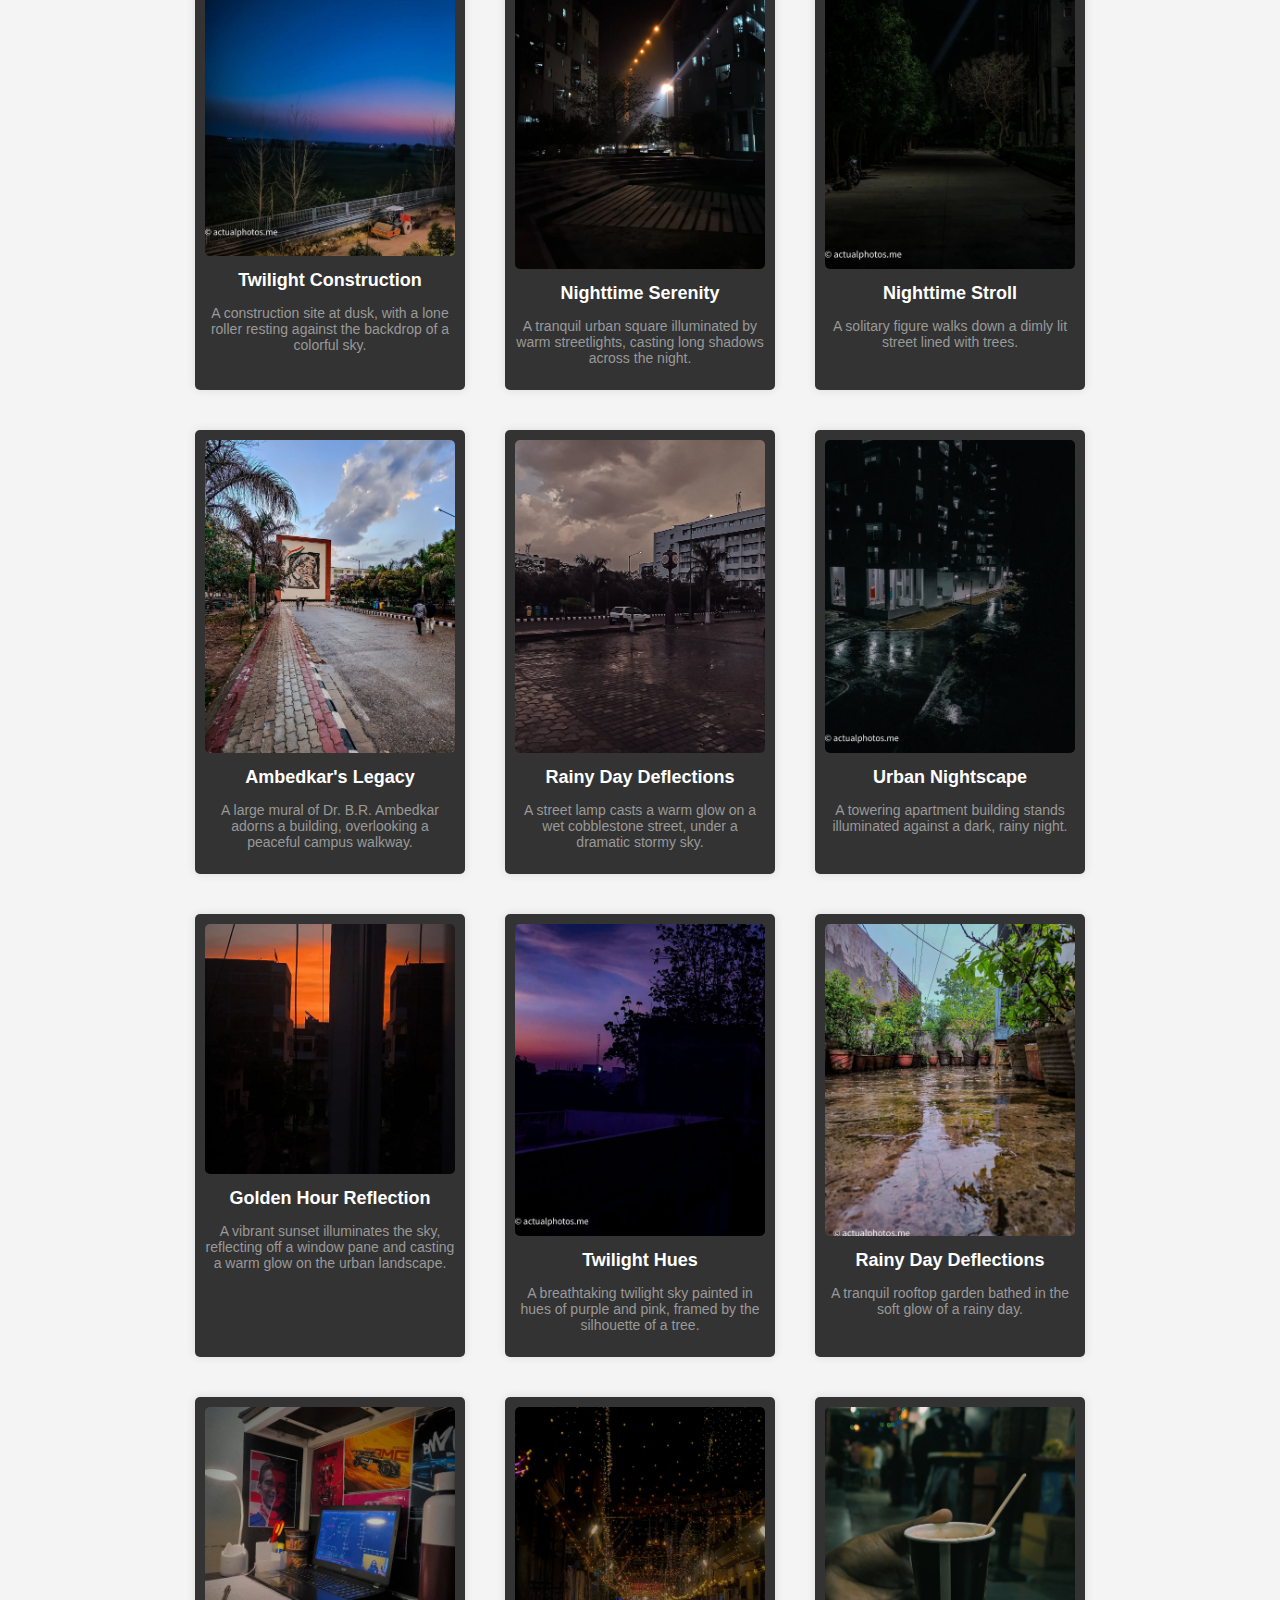
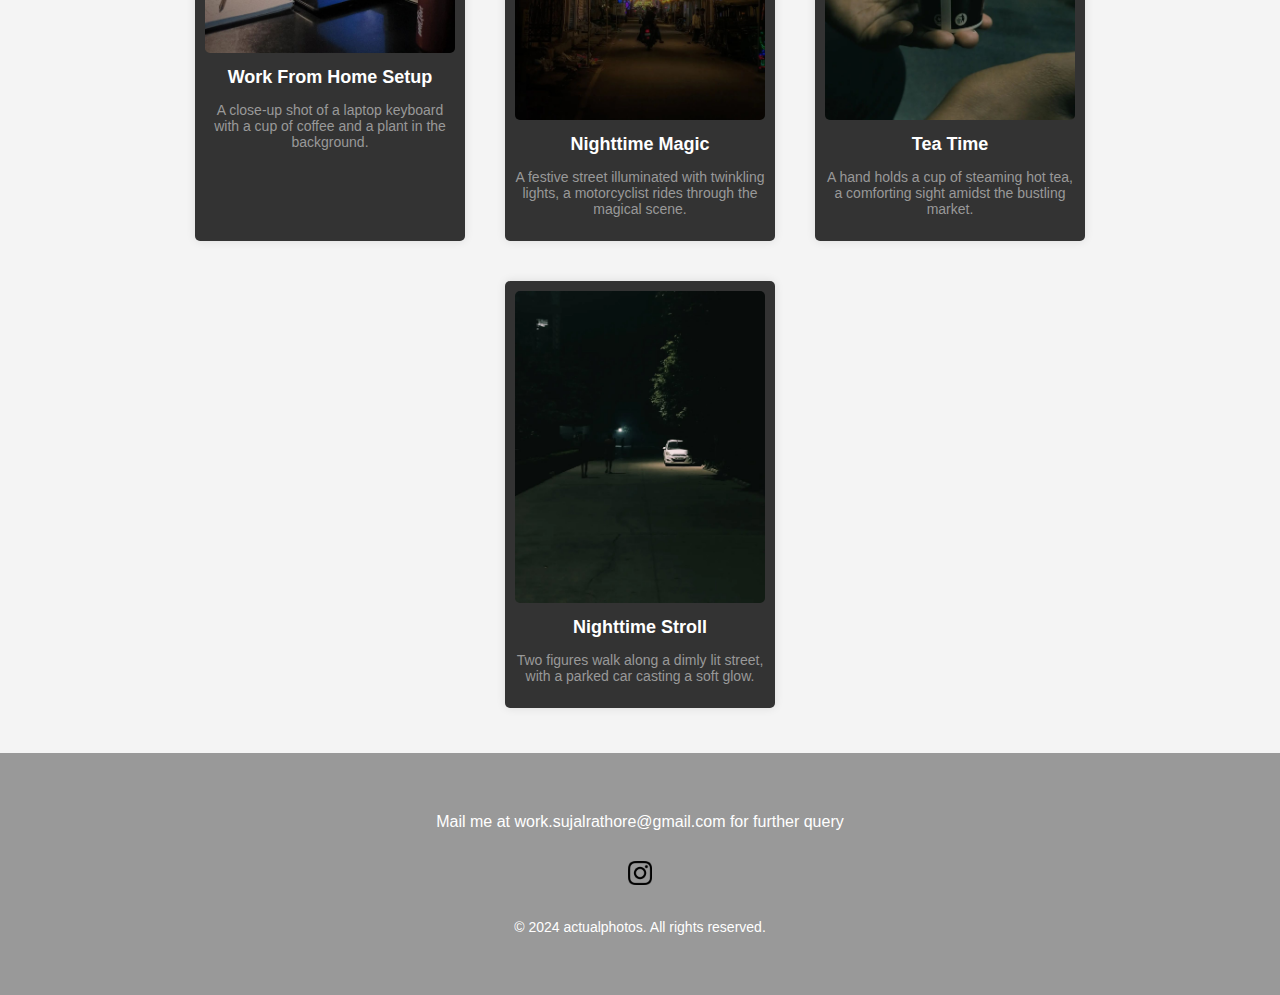
==== commit 95022028: "Update index.html" ====
--- a/index.html
+++ b/index.html
@@ -125,6 +125,102 @@
             <h2>Late-Night Study</h2>
             <p>A cozy study setup for focused late-night work.</p>
         </div>
+
+        <div class="photo-entry">
+            <img class="clickable" src="images/Photo's/Photo 13.jpg" alt="Art 13">
+            <h2>Petal's Embrace</h2>
+            <p> A serene forest floor blanketed in a carpet of fallen pink petals.</p>
+        </div>
+
+        <div class="photo-entry">
+            <img class="clickable" src="images/Photo's/Photo 14.jpg" alt="Art 14">
+            <h2>Night Train</h2>
+            <p>A train stands illuminated on a station platform bathed in the cool hues of twilight.</p>
+        </div>
+
+        <div class="photo-entry">
+            <img class="clickable" src="images/Photo's/Photo 15.jpg" alt="Art 15">
+            <h2>Woodland Pathway</h2>
+            <p>A sunlit path winds through a dense grove of tall trees.</p>
+        </div>
+
+        <div class="photo-entry">
+            <img class="clickable" src="images/Photo's/Photo 16.jpg" alt="Art 16">
+            <h2>Twilight Construction</h2>
+            <p> A construction site at dusk, with a lone roller resting against the backdrop of a colorful sky.</p>
+        </div>
+
+        <div class="photo-entry">
+            <img class="clickable" src="images/Photo's/Photo 17.jpg" alt="Art 17">
+            <h2>Nighttime Serenity</h2>
+            <p>A tranquil urban square illuminated by warm streetlights, casting long shadows across the night.</p>
+        </div>
+
+        <div class="photo-entry">
+            <img class="clickable" src="images/Photo's/Photo 18.jpg" alt="Art 18">
+            <h2>Nighttime Stroll</h2>
+            <p>A solitary figure walks down a dimly lit street lined with trees.</p>
+        </div>
+
+        <div class="photo-entry">
+            <img class="clickable" src="images/Photo's/Photo 19.jpg" alt="Art 19">
+            <h2>Ambedkar's Legacy</h2>
+            <p> A large mural of Dr. B.R. Ambedkar adorns a building, overlooking a peaceful campus walkway.</p>
+        </div>
+
+        <div class="photo-entry">
+            <img class="clickable" src="images/Photo's/Photo 20.jpg" alt="Art 20">
+            <h2>Rainy Day Deflections</h2>
+            <p>A street lamp casts a warm glow on a wet cobblestone street, under a dramatic stormy sky.</p>
+        </div>
+        
+        <div class="photo-entry">
+            <img class="clickable" src="images/Photo's/Photo 21.jpg" alt="Art 21">
+            <h2>Urban Nightscape</h2>
+            <p>A towering apartment building stands illuminated against a dark, rainy night.</p>
+        </div>
+
+        <div class="photo-entry">
+            <img class="clickable" src="images/Photo's/Photo 22.jpg" alt="Art 22">
+            <h2>Golden Hour Reflection</h2>
+            <p>A vibrant sunset illuminates the sky, reflecting off a window pane and casting a warm glow on the urban landscape.</p>
+        </div>
+
+        <div class="photo-entry">
+            <img class="clickable" src="images/Photo's/Photo 23.jpg" alt="Art 23">
+            <h2>Twilight Hues</h2>
+            <p>A breathtaking twilight sky painted in hues of purple and pink, framed by the silhouette of a tree.</p>
+        </div>
+
+        <div class="photo-entry">
+            <img class="clickable" src="images/Photo's/Photo 24.jpg" alt="Art 25">
+            <h2>Rainy Day Deflections</h2>
+            <p> A tranquil rooftop garden bathed in the soft glow of a rainy day.</p>
+        </div>
+
+        <div class="photo-entry">
+            <img class="clickable" src="images/Photo's/Photo 25.jpg" alt="Art 25">
+            <h2>Work From Home Setup</h2>
+            <p> A close-up shot of a laptop keyboard with a cup of coffee and a plant in the background.</p>
+        </div>
+
+        <div class="photo-entry">
+            <img class="clickable" src="images/Photo's/Photo 26.jpg" alt="Art 26">
+            <h2>Nighttime Magic</h2>
+            <p>A festive street illuminated with twinkling lights, a motorcyclist rides through the magical scene.</p>
+        </div>
+
+        <div class="photo-entry">
+            <img class="clickable" src="images/Photo's/Photo 27.jpg" alt="Art 27">
+            <h2>Tea Time</h2>
+            <p>A hand holds a cup of steaming hot tea, a comforting sight amidst the bustling market.</p>
+        </div>
+
+        <div class="photo-entry">
+            <img class="clickable" src="images/Photo's/Photo 28.jpg" alt="Art 28">
+            <h2>Nighttime Stroll</h2>
+            <p>Two figures walk along a dimly lit street, with a parked car casting a soft glow.</p>
+        </div>
     </div>        
 
     <script src="script.js"></script>
--- a/style.css
+++ b/style.css
@@ -10,7 +10,7 @@
 }
 
 .header-container {
-    background-image: url('images/back1.jpg');
+    background-image: url('images/Back/Back\ 1.jpg');
     background-size: cover; 
     background-position: center; 
     color: white; 
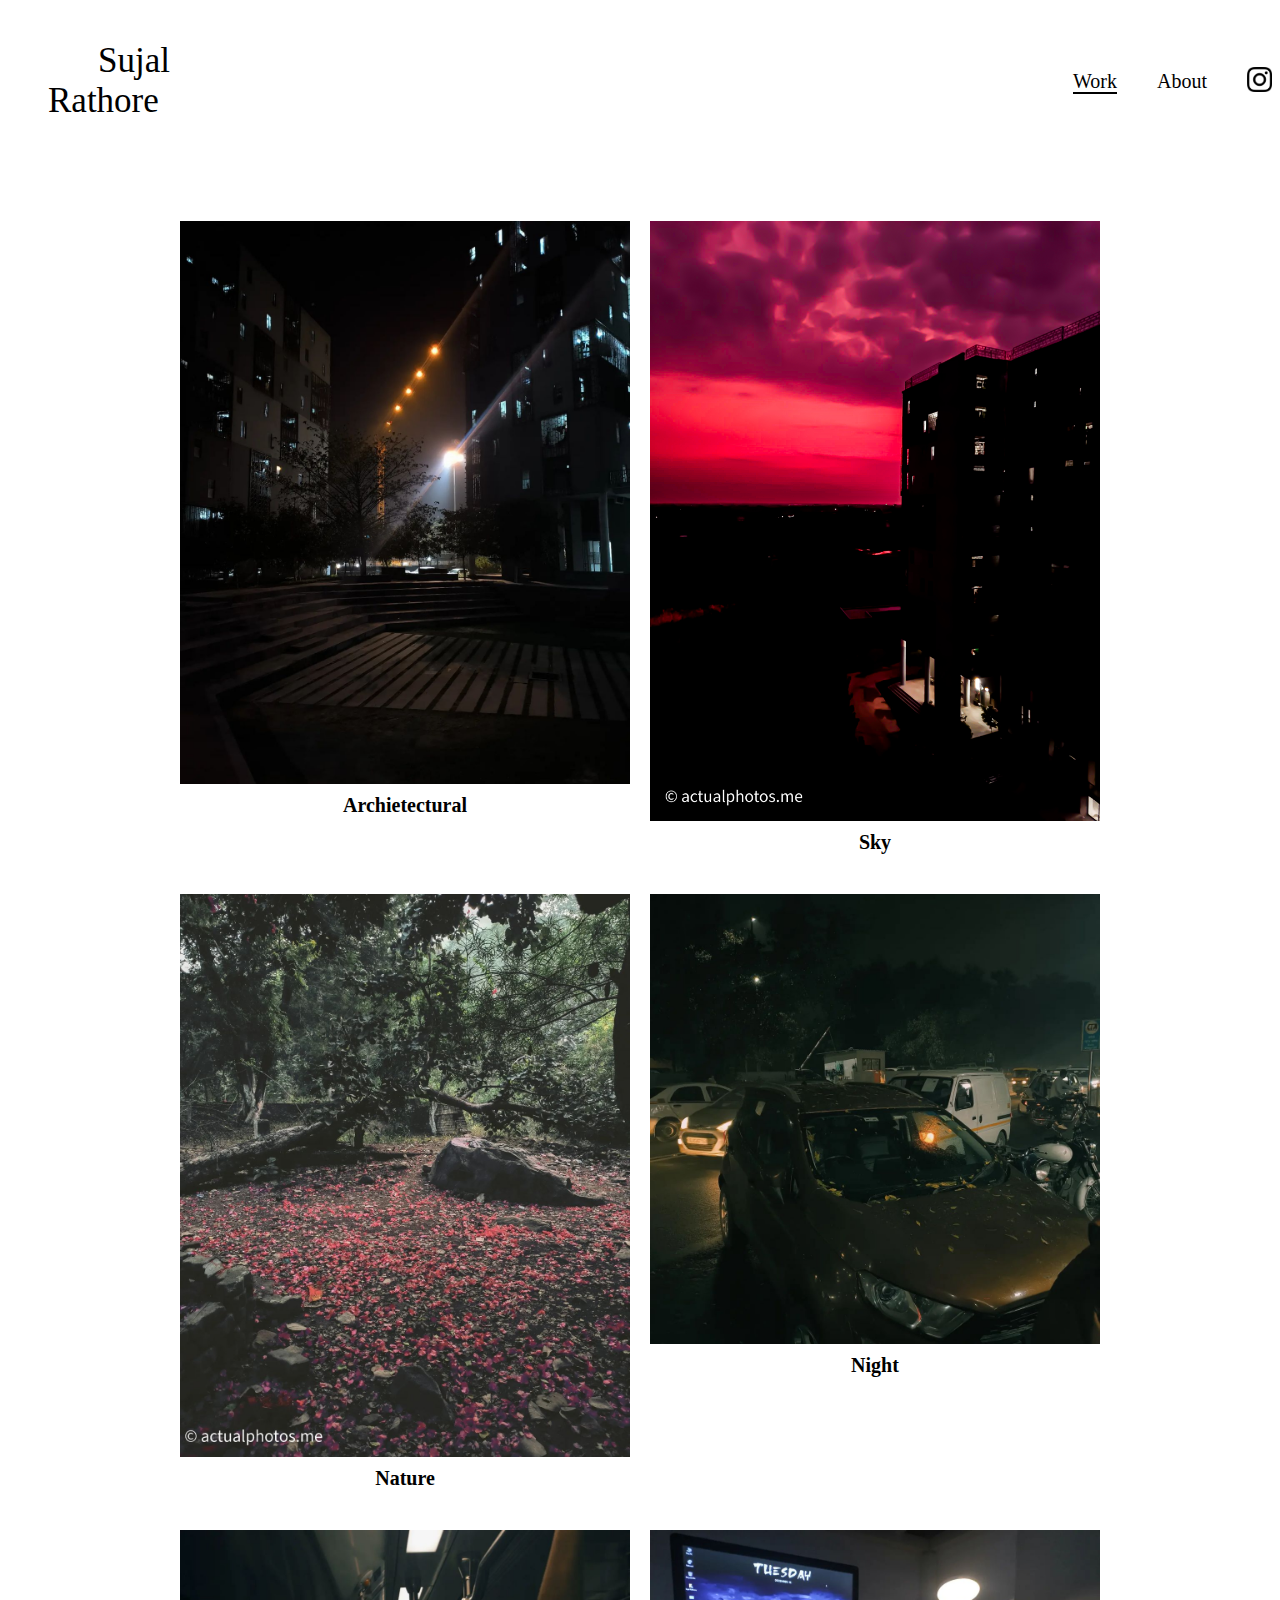
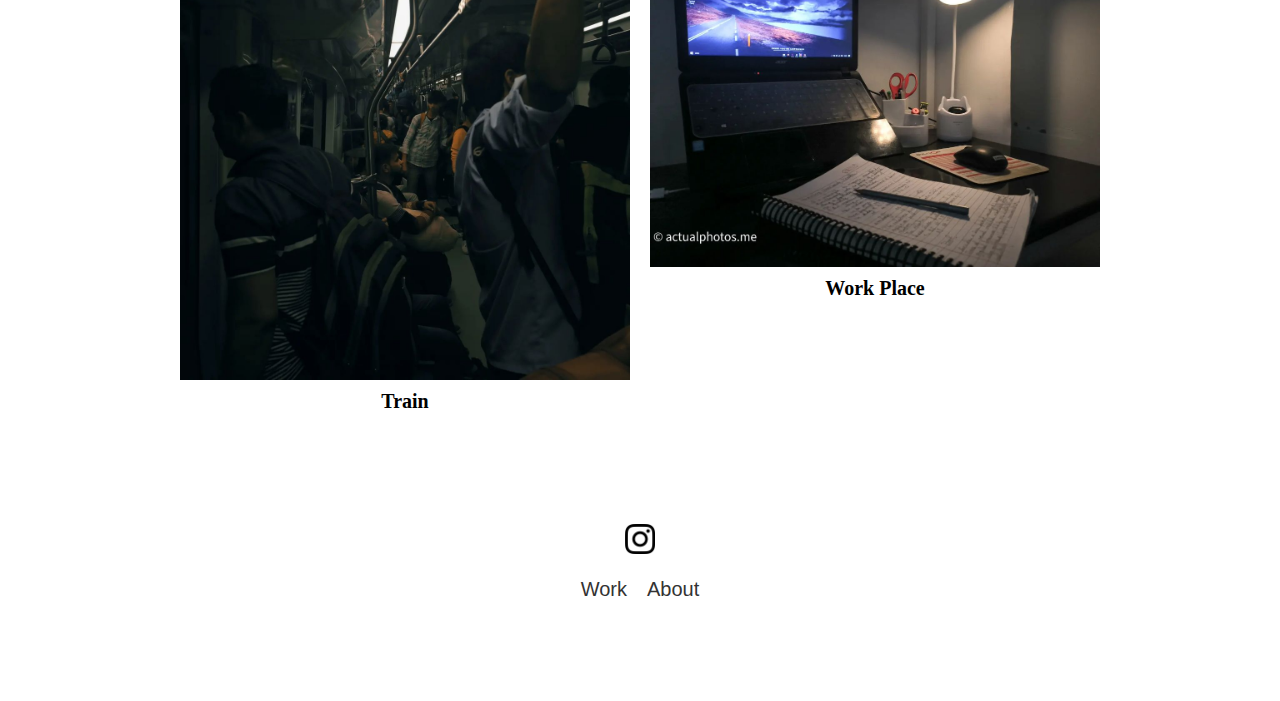
==== commit 29971c09: "Add files via upload" ====
--- a/index.html
+++ b/index.html
@@ -3,241 +3,70 @@
 <head>
     <meta charset="UTF-8">
     <meta name="viewport" content="width=device-width, initial-scale=1.0">
-    <title>My Art Portfolio</title>
+    <title>Sujal</title>
     <link rel="stylesheet" href="style.css">
 </head>
 <body>
-    <div class="header-container">
-        <nav class="navbar">
-            <div class="logo">
-                <a href="index.html">
-                    <button class="button" data-text="Awesome">
-                        <span class="actual-text">&nbsp;actualphotos.me&nbsp;</span>
-                        <span aria-hidden="true" class="hover-text">&nbsp;actualphotos.me&nbsp;</span>
-                    </button>
-                </a>
+    <nav class="navbar">
+        <ul class="nav-list">
+            <li class="logo"><a href="index.html">Sujal Rathore</a></li>
+            <li class="main-li"><a href="index.html" id="home-link">Work</a></li>
+            <li class="main-li"><a href="about.html">About</a></li>
+            <li><a href="https://www.instagram.com/sujal__4950/"><img class="insta-logo" src="images/instagram.png" alt="Instagram"></a></li>
+        </ul>
+    </nav>
+
+    <div class="image-container">
+        <div class="image-item">
+            <a href="landscape.html">
+                <img src="images/Photo's/Landscape/Photo 17.jpg" alt="Image 1">
+                <p class="image-text">Archietectural</p>    
+            </a>   
+        </div>
+        <div class="image-item">
+            <a href="sky.html">
+                <img src="images/Photo's/Sky/Photo 1.jpg" alt="Image 2">
+                <p class="image-text">Sky</p>
+            </a>
             </div>
-            <ul class="nav-links">
-                <li><a href="index.html">
-                        <button class="button1">
-                            Home
-                        </button>
-                </a></li>
-                <li><a href="about.html">
-                    <button class="button1">
-                        About
-                    </button>
-                </a></li></li>
-
-                    <a href="https://www.instagram.com/actualphotos.me" target="_blank">
-                        <button class="Btn">
-                        <span class="svgContainer">
-                        <svg fill="white" class="svgIcon" viewBox="0 0 448 512" height="1.5em" xmlns="http://www.w3.org/2000/svg"><path d="M224.1 141c-63.6 0-114.9 51.3-114.9 114.9s51.3 114.9 114.9 114.9S339 319.5 339 255.9 287.7 141 224.1 141zm0 189.6c-41.1 0-74.7-33.5-74.7-74.7s33.5-74.7 74.7-74.7 74.7 33.5 74.7 74.7-33.6 74.7-74.7 74.7zm146.4-194.3c0 14.9-12 26.8-26.8 26.8-14.9 0-26.8-12-26.8-26.8s12-26.8 26.8-26.8 26.8 12 26.8 26.8zm76.1 27.2c-1.7-35.9-9.9-67.7-36.2-93.9-26.2-26.2-58-34.4-93.9-36.2-37-2.1-147.9-2.1-184.9 0-35.8 1.7-67.6 9.9-93.9 36.1s-34.4 58-36.2 93.9c-2.1 37-2.1 147.9 0 184.9 1.7 35.9 9.9 67.7 36.2 93.9s58 34.4 93.9 36.2c37 2.1 147.9 2.1 184.9 0 35.9-1.7 67.7-9.9 93.9-36.2 26.2-26.2 34.4-58 36.2-93.9 2.1-37 2.1-147.8 0-184.8zM398.8 388c-7.8 19.6-22.9 34.7-42.6 42.6-29.5 11.7-99.5 9-132.1 9s-102.7 2.6-132.1-9c-19.6-7.8-34.7-22.9-42.6-42.6-11.7-29.5-9-99.5-9-132.1s-2.6-102.7 9-132.1c7.8-19.6 22.9-34.7 42.6-42.6 29.5-11.7 99.5-9 132.1-9s102.7-2.6 132.1 9c19.6 7.8 34.7 22.9 42.6 42.6 11.7 29.5 9 99.5 9 132.1s2.7 102.7-9 132.1z"></path></svg>
-                        </span>
-                        <span class="BG"></span>
-                        </button>
-                    </a>
-                </li>
-            </ul>
-        </nav>
-    
-        <header>
-            <h1>My Photography Portfolio</h1>
-            <p>Explore my collection of photography.</p>
-        </header>
-    </div>
-
-    <div class="slideshow-container">
-        <div class="slide fade">
-            <img class="img1" src="images/slide/Slide 1.jpg" alt="Photo 1" style="width:100%">
+        <div class="image-item">
+            <a href="nature.html">
+                <img src="images/Photo's/Nature/Photo 13.jpg" alt="Image 3">
+                <p class="image-text">Nature</p>
+            </a>
         </div>
-        <div class="slide fade">
-            <img class="img1" src="images/Slide/Slide 2.jpg" alt="Photo 2" style="width:100%">
+        <div class="image-item">
+            <a href="night.html">
+                <img src="images/Photo's/Night/Photo 10.jpg" alt="Image 3">
+                <p class="image-text">Night</p>
+            </a>
         </div>
-        <div class="slide fade">
-            <img class="img1" src="images/slide/Slide 3.jpg" alt="Photo 3" style="width:100%">
+        <div class="image-item">
+            <a href="train.html">    
+                <img src="images/Photo's/Train/Photo 11.jpg" alt="Image 3">
+                <p class="image-text">Train</p>
+            </a>    
+        </div>
+        <div class="image-item">
+            <a href="workplace.html">
+                <img src="images/Photo's/Workplace/Photo 12.jpg" alt="Image 3">
+                <p class="image-text">Work Place</p>
+            </a>        
         </div>
     </div>
 
-
-    <div class="portfolio">
-        <div class="photo-entry">
-            <img class="clickable" src="images/Photo's/Photo 1.jpg" alt="Art 1">
-            <h2>Crimson Sunset </h2>
-            <p>A dramatic aerial shot of a building silhouetted against a fiery sunset.</p>
+    <footer>
+        <div class="footer-content">
+          <a href="https://www.instagram.com/sujal__4950/"><img class="logo" src="images/instagram.png" alt="Footer Logo"></a>
+          <div class="footer-links">
+            <a href="index.html" class="footer-link">Work</a>
+            <a href="about.html" class="footer-link">About</a>
+          </div>
         </div>
-        <div class="photo-entry">
-            <img class="clickable" src="images/Photo's/Photo 2.webp" alt="Art 2">
-            <h2>Luminous Path</h2>
-            <p>A deserted street at night, illuminated by lamps</p>
-        </div>
-        <div class="photo-entry">
-            <img class="clickable" src="images/Photo's/Photo 3.webp" alt="Art 3">
-            <h2>Golden gateway</h2>
-            <p> A narrow street lined with tall buildings, illuminated by the golden rays of the setting sun.</p>
-        </div>
-
-        <div class="photo-entry">
-            <img class="clickable" src="images/Photo's/Photo 4.jpg" alt="Art 4">
-            <h2>Road Ahead</h2>
-            <p>A long, straight road leading towards a university campus at sunset.</p>
-        </div>
-        <div class="photo-entry">
-            <img class="clickable" src="images/Photo's/Photo 5.webp" alt="Art 5">
-            <h2>Green Oasis</h2>
-            <p>A serene green space with a swimming pool and a building in the background.</p>
-        </div>
-        <div class="photo-entry">
-            <img class="clickable" src="images/Photo's/Photo 6.webp" alt="Art 6">
-            <h2>Lush Foliage</h2>
-            <p>A close-up of vibrant green leaves.</p>
-        </div>
-        <div class="photo-entry">
-            <img class="clickable" src="images/Photo's/Photo 7.webp" alt="Art 7">
-            <h2>Golden Grass</h2>
-            <p>A close-up of golden grass in a park at sunset.</p>
-        </div>
-        <div class="photo-entry">
-            <img class="clickable" src="images/Photo's/Photo 8.webp" alt="Art 8">
-            <h2>Festive Lights</h2>
-            <p>A beautiful display of colorful lights adorning a house, creating a festive and welcoming atmosphere.</p>
-        </div>
-        <div class="photo-entry">
-            <img class="clickable" src="images/Photo's/Photo 9.jpg" alt="Art 9">
-            <h2>Serene Study Space</h2>
-            <p>A cozy and organized workspace featuring a vibrant Buddha painting, a minimalist desk setup, and personal touches like photos and potted plants, creating a calming atmosphere for focused study.</p>
-        </div>
+    </footer>
+      
     
-        <div class="photo-entry">
-            <img class="clickable" src="images/Photo's/Photo 10.jpg" alt="Art 10">
-            <h2>Urban Nightfall</h2>
-            <p>A captivating image of a car parked on a busy city street at night, illuminated by the warm glow of its headlights amidst the bustling traffic and neon lights.</p>
-        </div>
-    
-        <div class="photo-entry">
-            <img class="clickable" src="images/Photo's/Photo 11.jpg" alt="Art 11">
-            <h2>Metro Rush Hour</h2>
-            <p>A bustling scene of commuters flooding a metro train during peak hours, capturing the energy and dynamism of urban transportation.</p>
-        </div>
-    
-        <div class="photo-entry">
-            <img class="clickable" src="images/Photo's/Photo 12.jpg" alt="Art 12">
-            <h2>Late-Night Study</h2>
-            <p>A cozy study setup for focused late-night work.</p>
-        </div>
-
-        <div class="photo-entry">
-            <img class="clickable" src="images/Photo's/Photo 13.jpg" alt="Art 13">
-            <h2>Petal's Embrace</h2>
-            <p> A serene forest floor blanketed in a carpet of fallen pink petals.</p>
-        </div>
-
-        <div class="photo-entry">
-            <img class="clickable" src="images/Photo's/Photo 14.jpg" alt="Art 14">
-            <h2>Night Train</h2>
-            <p>A train stands illuminated on a station platform bathed in the cool hues of twilight.</p>
-        </div>
-
-        <div class="photo-entry">
-            <img class="clickable" src="images/Photo's/Photo 15.jpg" alt="Art 15">
-            <h2>Woodland Pathway</h2>
-            <p>A sunlit path winds through a dense grove of tall trees.</p>
-        </div>
-
-        <div class="photo-entry">
-            <img class="clickable" src="images/Photo's/Photo 16.jpg" alt="Art 16">
-            <h2>Twilight Construction</h2>
-            <p> A construction site at dusk, with a lone roller resting against the backdrop of a colorful sky.</p>
-        </div>
-
-        <div class="photo-entry">
-            <img class="clickable" src="images/Photo's/Photo 17.jpg" alt="Art 17">
-            <h2>Nighttime Serenity</h2>
-            <p>A tranquil urban square illuminated by warm streetlights, casting long shadows across the night.</p>
-        </div>
-
-        <div class="photo-entry">
-            <img class="clickable" src="images/Photo's/Photo 18.jpg" alt="Art 18">
-            <h2>Nighttime Stroll</h2>
-            <p>A solitary figure walks down a dimly lit street lined with trees.</p>
-        </div>
-
-        <div class="photo-entry">
-            <img class="clickable" src="images/Photo's/Photo 19.jpg" alt="Art 19">
-            <h2>Ambedkar's Legacy</h2>
-            <p> A large mural of Dr. B.R. Ambedkar adorns a building, overlooking a peaceful campus walkway.</p>
-        </div>
-
-        <div class="photo-entry">
-            <img class="clickable" src="images/Photo's/Photo 20.jpg" alt="Art 20">
-            <h2>Rainy Day Deflections</h2>
-            <p>A street lamp casts a warm glow on a wet cobblestone street, under a dramatic stormy sky.</p>
-        </div>
-        
-        <div class="photo-entry">
-            <img class="clickable" src="images/Photo's/Photo 21.jpg" alt="Art 21">
-            <h2>Urban Nightscape</h2>
-            <p>A towering apartment building stands illuminated against a dark, rainy night.</p>
-        </div>
-
-        <div class="photo-entry">
-            <img class="clickable" src="images/Photo's/Photo 22.jpg" alt="Art 22">
-            <h2>Golden Hour Reflection</h2>
-            <p>A vibrant sunset illuminates the sky, reflecting off a window pane and casting a warm glow on the urban landscape.</p>
-        </div>
-
-        <div class="photo-entry">
-            <img class="clickable" src="images/Photo's/Photo 23.jpg" alt="Art 23">
-            <h2>Twilight Hues</h2>
-            <p>A breathtaking twilight sky painted in hues of purple and pink, framed by the silhouette of a tree.</p>
-        </div>
-
-        <div class="photo-entry">
-            <img class="clickable" src="images/Photo's/Photo 24.jpg" alt="Art 25">
-            <h2>Rainy Day Deflections</h2>
-            <p> A tranquil rooftop garden bathed in the soft glow of a rainy day.</p>
-        </div>
-
-        <div class="photo-entry">
-            <img class="clickable" src="images/Photo's/Photo 25.jpg" alt="Art 25">
-            <h2>Work From Home Setup</h2>
-            <p> A close-up shot of a laptop keyboard with a cup of coffee and a plant in the background.</p>
-        </div>
-
-        <div class="photo-entry">
-            <img class="clickable" src="images/Photo's/Photo 26.jpg" alt="Art 26">
-            <h2>Nighttime Magic</h2>
-            <p>A festive street illuminated with twinkling lights, a motorcyclist rides through the magical scene.</p>
-        </div>
-
-        <div class="photo-entry">
-            <img class="clickable" src="images/Photo's/Photo 27.jpg" alt="Art 27">
-            <h2>Tea Time</h2>
-            <p>A hand holds a cup of steaming hot tea, a comforting sight amidst the bustling market.</p>
-        </div>
-
-        <div class="photo-entry">
-            <img class="clickable" src="images/Photo's/Photo 28.jpg" alt="Art 28">
-            <h2>Nighttime Stroll</h2>
-            <p>Two figures walk along a dimly lit street, with a parked car casting a soft glow.</p>
-        </div>
-    </div>        
 
     <script src="script.js"></script>
-
-    <footer>
-        <div class="mail">
-            Mail me at work.sujalrathore@gmail.com for further query
-        </div>
-
-        <div class="social-icons">
-            <a href="https://www.instagram.com/actualphotos.me" target="_blank">
-                <img src="images/instagram.png" alt="Instagram" class="instagram-icon">
-            </a>
-        </div>
-        <div class="copyright">
-            &copy; 2024 actualphotos. All rights reserved.
-        </div>
-    </footer>
 </body>
 </html>
--- a/style.css
+++ b/style.css
@@ -1,304 +1,112 @@
-body {
-    font-family: Arial, sans-serif;
-    margin: 0;
-    padding: 0;
-    background-color: #f4f4f4;
-    color: white;
-    background-position: center;
-    background-repeat: no-repeat;
-    background-size: cover;
-}
-
-.header-container {
-    background-image: url('images/Back/Back\ 1.jpg');
-    background-size: cover; 
-    background-position: center; 
-    color: white; 
-    text-align: center;
-    padding-bottom: 100px;
-    
-}
-
-.button {
-    margin: 0;
-    height: auto;
-    background: transparent;
-    padding: 0;
-    border: none;
-    cursor: pointer;
-  }
-  
-  .button {
-    --border-right: 6px;
-    --text-stroke-color: rgba(255, 255, 255, 0.6);
-    --animation-color: #37FF8B;
-    --fs-size: 1.6em;
-    letter-spacing: 3px;
-    text-decoration: none;
-    font-size: var(--fs-size);
-    font-family: "Arial";
-    position: relative;
-    color: transparent;
-    -webkit-text-stroke: 1px var(--text-stroke-color);
-  }
-  .hover-text {
-    position: absolute;
-    box-sizing: border-box;
-    content: attr(data-text);
-    color: var(--animation-color);
-    width: 0%;
-    inset: 0;
-    border-right: var(--border-right) solid var(--animation-color);
-    overflow: hidden;
-    transition: 0.5s;
-    -webkit-text-stroke: 1px var(--animation-color);
-  }
-  .button:hover .hover-text {
-    width: 100%;
-    filter: drop-shadow(0 0 23px var(--animation-color))
-  }
-
-  .button1 {
-    padding-top: 35px;
-    color: white;
-    text-decoration: none;
-    font-size: 25px;
-    border: none;
-    background: none;
-    font-weight: 600;
-    font-family: 'Poppins', sans-serif;
-  }
-  
-  .button1::before {
-    margin-left: auto;
-  }
-  
-  .button1::after, .button1::before {
-    content: '';
-    width: 0%;
-    height: 2px;
-    background: #f44336;
-    display: block;
-    transition: 0.5s;
-  }
-  
-  .button1:hover::after, .button1:hover::before {
-    width: 100%;
-  }
-
-.Btn {
-    width: 45px;
-    height: 45px;
-    display: flex;
-    align-items: center;
-    justify-content: center;
-    border: none;
-    background-color: transparent;
-    position: relative;
-    border-radius: 7px;
-    cursor: pointer;
-    transition: all .3s;
-  }
-  
-  .svgContainer {
-    width: 100%;
-    height: 100%;
-    display: flex;
-    align-items: center;
-    justify-content: center;
-    background-color: transparent;
-    backdrop-filter: blur(4px);
-    letter-spacing: 0.8px;
-    border-radius: 10px;
-    transition: all .3s;
-    border: 1px solid rgba(156, 156, 156, 0.466);
-  }
-  
-  .BG {
-    position: absolute;
-    content: "";
-    width: 100%;
-    height: 100%;
-    background: #f09433;
-    background: -moz-linear-gradient(45deg, #f09433 0%, #e6683c 25%, #dc2743 50%, #cc2366 75%, #bc1888 100%);
-    background: -webkit-linear-gradient(45deg, #f09433 0%,#e6683c 25%,#dc2743 50%,#cc2366 75%,#bc1888 100%);
-    background: linear-gradient(45deg, #f09433 0%,#e6683c 25%,#dc2743 50%,#cc2366 75%,#bc1888 100%);
-    filter: progid:DXImageTransform.Microsoft.gradient( startColorstr='#f09433', endColorstr='#bc1888',GradientType=1 );
-    z-index: -1;
-    border-radius: 9px;
-    pointer-events: none;
-    transition: all .3s;
-  }
-  
-  .Btn:hover .BG {
-    transform: rotate(35deg);
-    transform-origin: bottom;
-  }
-  
-  .Btn:hover .svgContainer {
-    background-color: rgba(156, 156, 156, 0.466);
-  }
-  
-
-header 
-{
-    height: 480px;
-    font-size: 40px; 
-}
-
-header h1
-{
-    padding-top: 75px;
-}
-
-.slideshow-container {
-    max-width: 100%;
-    position: relative;
-    margin: auto;
-    overflow: hidden;
-}
-
-.slide {
-    display: none;
-    position: relative;
-}
-
-.img1 {
-    width: 500px;
-    height: 500px;
-    object-fit: cover; 
-}
-
-.fade {
-    animation: fade 2s ease-in-out;
-}
-
-@keyframes fade {
-    from { opacity: 0.4; }
-    to { opacity: 1; }
-}
-
-.portfolio {
-    display: flex; 
-    flex-wrap: wrap;
-    justify-content: center;
-    margin: 25px; 
-}
-
-.photo-entry {
-    margin: 20px;
-    padding: 10px; 
-    background-color: #333;
-    border-radius: 5px;
-    width: 250px; 
-    text-align: center;
-    box-shadow: 0 0 10px rgba(0, 0, 0, 0.1);
-}
-
-.photo-entry img {
-    transition: transform 0.3s ease;
-    width: 100%;
-    border-radius: 5px; 
-}
-
-
-h2 {
-    margin: 10px 0 5px; 
-    font-size: 18px; 
-}
-
-p {
-    font-size: 14px;
-    color: #999; 
-}
-
-header p {
-    color: #f4f4f4; 
-    font-size: 20px;
-}
-
-.navbar {
-    overflow: hidden; 
-    display: flex; 
-    justify-content: space-between;
-    align-items: center; 
-    position: relative; 
-    z-index: 1;
-}
-
-.logo a{
-    color: white; 
-    font-size: 20px;
-    text-decoration: none;
-    margin-left: 20px;
-}
-
-.nav-links {
-    list-style: none; 
-    display: flex; 
+.body {
     margin: 0;
     padding: 0;
 }
 
-.nav-links a {
-    color: white; 
-    text-decoration: none;
-    font-size: 18px; 
-    padding: 30px;
-    transition: color 0.3s ease; 
+.navbar .nav-list {
+    list-style-type: none;
+    display: flex;
+    align-items: center;
+    padding-top: 25px;
 }
 
-.nav-links a:hover {
-    color: #f4f4f4; 
+.logo a {
+    text-decoration: none;
+    color: black;
+    font-size: 35px;
+    margin-right: 900px;
+    padding-left: 50px;
 }
 
-.instagram-icon {
-    width: 24px; 
-    height: 24px; 
+.main-li a {
+    text-decoration: none;
+    color: black;
+    font-size: 20px;
+    margin-right: 40px;
+}
+
+.main-li a.active {
+    text-decoration: none;
+    border-bottom: 2px solid black; 
+}
+
+.insta-logo {
+    width: 25px;
+    height: 25px;
+}
+
+.image-container {
+    padding-top: 80px;
+    display: flex;
+    gap: 20px;
+    flex-wrap: wrap;
+    margin-top: 20px;
+    justify-content: center;
+}
+
+.image-item {
+    text-align: center;
+    font-weight: 550;
+}
+
+.image-item img {
+    width: 450px; 
+    height: auto; 
+    display: block; 
+    margin: 0 auto; 
+    transition: opacity 0.3s ease;
+}
+
+.image-text {
+    font-size: 20px;
+    margin-top: 10px; 
+}
+
+.image-item a{
+    text-decoration: none;
+    color: black;
+}
+
+.image-item img:hover {
+    opacity: 0.8; 
 }
 
 footer {
-    background-color: #999;
-    padding: 60px; 
-    text-align: center; 
-    font-family: Arial, sans-serif;
-}
-
-.mail{
-    font-family: sans-serif;
-}
-
-.social-icons img {
-    margin-top: 30px; 
-}
-
-
-.copyright {
-    margin-top: 30px;
-    font-size: 14px;
-    color: white;
-}
-
-.photo-entry img {
-    width: 100%;
-    border-radius: 5px;
-    transition: transform 0.3s ease; 
-}
-
-.clickable {
-    transition: transform 0.3s ease; 
-    width: 250px;
-}
-
-.enlarged {
-    transform: scale(1.6);
-    transition: transform 0.3s ease;
-    z-index: 10; 
-    position: relative;
-}
-
-.content {
-    padding: 60px 20px; 
-    min-height: 2000px; 
-}
-
+    padding-top: 80px;
+    padding-bottom: 80px;
+    display: flex;
+    justify-content: center;
+    align-items: center;
+    height: 100px;
+    text-align: center;
+  }
+  
+  .footer-content {
+    display: flex;
+    flex-direction: column;
+    align-items: center;
+  }
+  
+  footer .logo {
+    width: 30px;
+    height: auto;
+    margin-bottom: 20px;
+  }
+  
+  .footer-links {
+    display: flex;
+    gap: 20px;
+  }
+  
+  .footer-link {
+    font-size: 20px;
+    color: #333;
+    text-decoration: none;
+    font-weight: 100;
+    font-family: 'Roboto', sans-serif;
+  }
+  
+  .footer-link:hover {
+    text-decoration: underline;
+  }
+  